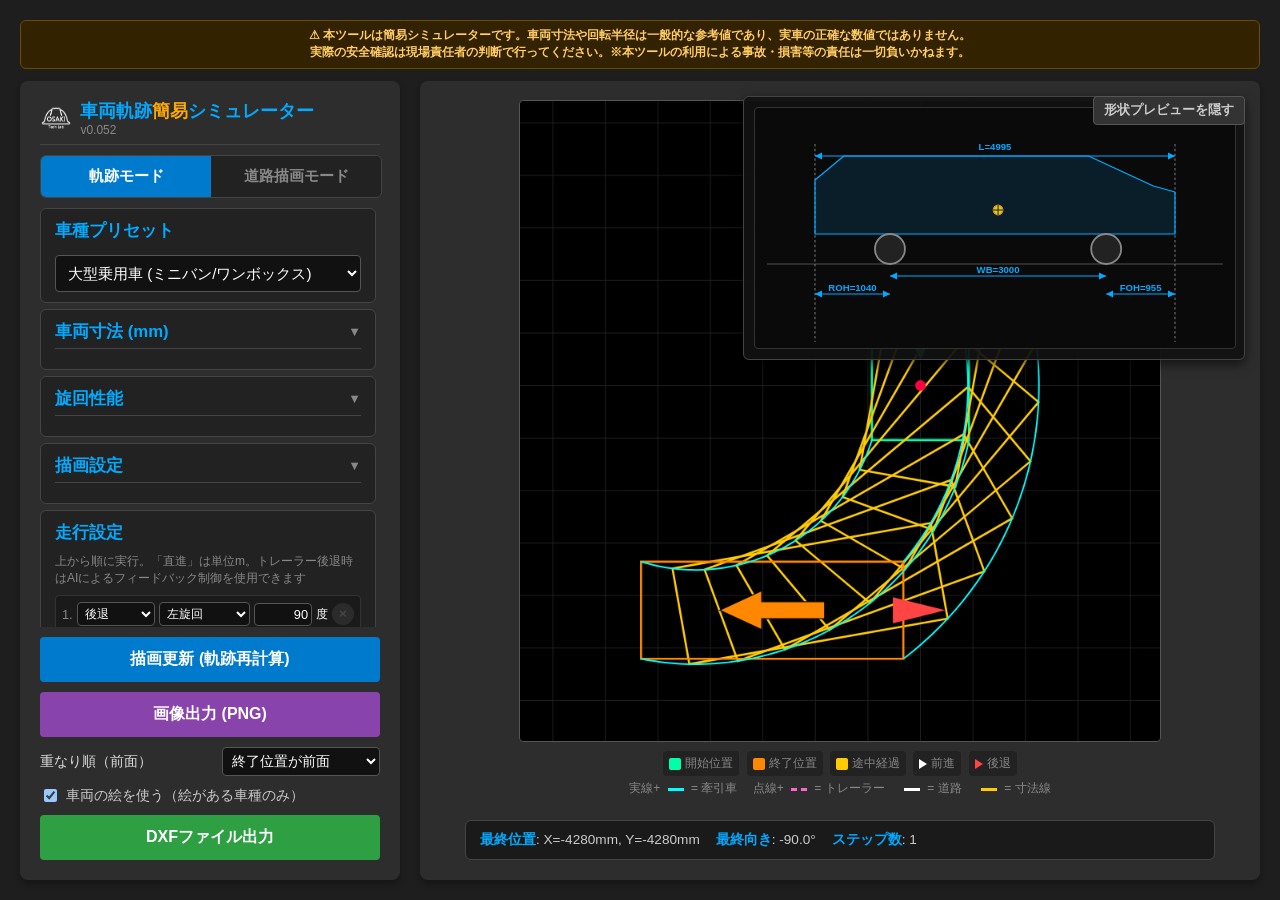
==== index.html @ 4a566380 "ブロック化" ====
<!DOCTYPE html>
<html lang="ja">
<head>
  <meta charset="UTF-8">
  <meta name="viewport" content="width=device-width, initial-scale=1.0, maximum-scale=1.0, user-scalable=no">
  <meta name="color-scheme" content="dark">
  <title>車両軌跡シミュレーター＆DXFジェネレーター v0.052 (iPad最適化・完全版)</title>
  <link rel="stylesheet" href="style_1.css">
  <script src="data.js"></script>
  <script src="vehicle_shapes.js"></script>
  <script src="dxf_writer_1.js"></script>
</head>
<body>
  <div id="toast" class="toast-notify"></div>
  <div class="disclaimer-bar">⚠ 本ツールは簡易シミュレーターです。車両寸法や回転半径は一般的な参考値であり、実車の正確な数値ではありません。<br>実際の安全確認は現場責任者の判断で行ってください。※本ツールの利用による事故・損害等の責任は一切負いかねます。</div>
  
  <div class="wrap">
    <div class="sidebar" id="sidebarArea">
      <!-- 上部固定エリア -->
      <div class="sidebar-top">
        <h2>
          <img id="logo-img" alt="logo" style="height:24px; width:auto; border-radius:3px; flex-shrink:0;">
          <div style="display:flex; flex-direction:column; gap:2px; flex:1; min-width:0;">
            <span style="font-size: 1.1rem; font-weight: bold; line-height: 1.2; white-space: nowrap;">車両軌跡<b style="color:#ffaa00; font-size:1.1rem;">簡易</b>シミュレーター</span>
            <div style="display:flex; align-items:center; gap:6px;">
              <span style="font-size: 0.75rem; color: #888; font-weight: normal; line-height: 1;">v0.052</span>
              <img src="https://hits.sh/osaki-kensetsu.github.io/vehicle-simulator.svg?style=flat-square&label=VISITS&color=007acc&labelColor=222222" alt="visits" style="height:12px;opacity:.8;color-scheme:light;" onerror="this.style.display='none'">
            </div>
          </div>
        </h2>
        <div class="mode-tabs">
          <label class="mode-tab active" id="tab-sim">
            <input type="radio" name="opMode" value="sim" checked onchange="onModeChange()"> 軌跡モード
          </label>
          <label class="mode-tab" id="tab-road">
            <input type="radio" name="opMode" value="road" onchange="onModeChange()"> 道路描画モード
          </label>
        </div>
        <div id="roadUI" class="road-only" style="display:none; background: #1a2a3a; padding: 12px; border-radius: 6px; border: 1px solid #00aaff;">
          <div class="note" style="color:#7fd3ff; margin-bottom:5px;">
            キャンバスをドラッグして道路（2本線）を引けます。<br>
            <b>💡 引いた道路や<span style="color:#ffcc00;">寸法線</span>をドラッグして移動可能</b><br>
            ※道路や寸法線を<b>長押し(または右クリック)</b>で削除
          </div>
          <div class="note" style="color:#ffaa00; margin-bottom:10px; font-weight:bold;">※この機能は道路幅のイメージ線を適当に描くだけの機能です。必要に応じてCADで修正してください。</div>
          <div class="form-group" style="margin-bottom:0;"><label style="color:#fff;">道路幅 (mm)</label><input type="number" id="roadWidth" value="4000"></div>
        </div>
      </div>

      <!-- スクロールエリア -->
      <div class="sidebar-scroll">
        <!-- 車種 -->
        <div class="section sim-only">
          <h2 style="border:none; margin:0 0 5px 0;">車種プリセット</h2>
          <select id="vehiclePreset" onchange="applyVehiclePreset()" style="width:100%; font-size:0.95rem; padding:8px;"></select>
        </div>
        <!-- 寸法 -->
        <details class="section sim-only">
          <summary>車両寸法 (mm)</summary>
          <div class="note">プリセットは代表値です。正確な検証には車検証等を確認してください</div>
          <div class="form-group"><label>全長 (L)</label><input type="number" id="L" value="4995" oninput="onInputVehicle()"></div>
          <div class="form-group"><label>全幅 (W)</label><input type="number" id="W" value="1850" oninput="onInputVehicle()"></div>
          <div class="form-group"><label>ホイールベース (WB)</label><input type="number" id="WB" value="3000" oninput="onInputVehicle()"></div>
          <div class="form-group"><label>フロントオーバーハング (FOH)</label><input type="number" id="FOH" value="955" oninput="onInputVehicle()"></div>
        </details>
        <!-- 荷台 -->
        <details class="section sim-only" id="trailerSectionWrap" style="display:none;">
          <summary>荷台部分 (トレーラー)</summary>
          <div id="trailerFields">
            <div class="form-group"><label>プリセット</label><select id="trailerPreset" onchange="applyTrailerPreset()"></select></div>
            <div class="form-group"><label>連結点オフセット(後軸から)</label><input type="number" id="hitchOffset" value="0" oninput="onInputVehicle()"></div>
            <div class="form-group"><label>トレーラー全幅(mm)</label><input type="number" id="trailerW" value="2490" oninput="markAsChanged()"></div>
            <div class="form-group"><label>連結点〜トレーラー軸中心</label><input type="number" id="trailerWB" value="9000" oninput="onInputVehicle()"></div>
            <div class="form-group"><label>トレーラー後端OH</label><input type="number" id="trailerROH" value="1500" oninput="onInputVehicle()"></div>
          </div>
        </details>
        <details class="section sim-only">
          <summary>旋回性能</summary>
          <div class="form-group" id="steerModeGroup"><label>操舵モード</label><select id="steerMode" onchange="onSteerModeChange()">
            <option value="2ws">2輪操舵(標準)</option>
            <option value="4ws">4輪操舵・逆位相(ラフター等)</option>
          </select></div>
          <div class="note" id="steerModeNote" style="display:none;">4輪操舵(逆位相)は旋回中心が車体中心(WB/2)に来るため、後部オーバーハングが外側に大きく振り出されます</div>
          <div class="form-group"><label>最小回転半径 (R)</label><input type="number" id="R" value="5900" oninput="validateInputs()"></div>
          <div class="form-group"><label>トレッド幅 (近似値)</label><input type="number" id="TR" value="1600" oninput="validateInputs()"></div>
        </details>
        <details class="section sim-only">
          <summary>描画設定</summary>
          <div class="form-group"><label>旋回の分割ステップ (度)</label><input type="number" id="step" value="10" oninput="markAsChanged()"></div>
        </details>
        <!-- 走行 -->
        <div class="section sim-only">
          <h2 style="border:none; margin:0 0 5px 0;">走行設定</h2>
          <div class="note">上から順に実行。「直進」は単位m。トレーラー後退時はAIによるフィードバック制御を使用できます</div>
          <div id="stepsList" class="steps-list"></div>
          <button class="btn-add" onclick="addStep()">＋ ステップ追加</button>
        </div>
      </div>

      <!-- 下部固定エリア -->
      <div class="sidebar-bottom">
        <button class="btn-draw sim-only" onclick="draw()">描画更新 (軌跡再計算)</button>
        <div style="position:relative; width:100%;">
          <div id="imgMenu" style="display:none; position:absolute; bottom:calc(100% + 5px); left:0; width:100%; background:#222; border:1px solid #555; border-radius:6px; padding:6px; box-sizing:border-box; box-shadow:0 -4px 10px rgba(0,0,0,0.5); z-index:100;">
            <div style="display:flex; gap:6px;">
              <button onclick="downloadImage('black')" style="background:#111; color:#fff; border:1px solid #444; flex:1; padding:8px;">背景:黒</button>
              <button onclick="downloadImage('white')" style="background:#eee; color:#111; border:none; flex:1; padding:8px;">背景:白(反転)</button>
            </div>
          </div>
          <button class="btn-img" onclick="document.getElementById('imgMenu').style.display = document.getElementById('imgMenu').style.display === 'none' ? 'block' : 'none'">画像出力 (PNG)</button>
        </div>
        <div class="form-group" style="margin-bottom:0;"><label>重なり順（前面）</label><select id="zOrder" data-no-dirty="1" onchange="redraw()"><option value="end">終了位置が前面</option><option value="start">スタート位置が前面</option></select></div>
        <label style="display:flex;align-items:center;gap:6px;font-size:.85rem;color:#ccc;cursor:pointer;"><input type="checkbox" id="useVehicleShape" checked onchange="markAsChanged()" style="width:auto;flex:0 0 auto;"> 車両の絵を使う（絵がある車種のみ）</label>
        <button class="btn-dxf" onclick="downloadDXF()">DXFファイル出力</button>
      </div>

    </div>
    
    <div class="canvas-area">
      <!-- テンキー -->
      <div id="numpad" class="numpad-container">
        <div class="numpad-header" id="numpadHeader">
          <span>数値入力</span>
          <button class="close-btn" onclick="hideNumpad()">×</button>
        </div>
        <div class="numpad-grid">
          <button class="numpad-btn" onclick="inputNumpad('7')">7</button>
          <button class="numpad-btn" onclick="inputNumpad('8')">8</button>
          <button class="numpad-btn" onclick="inputNumpad('9')">9</button>
          <button class="numpad-btn" onclick="inputNumpad('4')">4</button>
          <button class="numpad-btn" onclick="inputNumpad('5')">5</button>
          <button class="numpad-btn" onclick="inputNumpad('6')">6</button>
          <button class="numpad-btn" onclick="inputNumpad('1')">1</button>
          <button class="numpad-btn" onclick="inputNumpad('2')">2</button>
          <button class="numpad-btn" onclick="inputNumpad('3')">3</button>
          <button class="numpad-btn" onclick="inputNumpad('0')">0</button>
          <button class="numpad-btn" onclick="inputNumpad('00')">00</button>
          <button class="numpad-btn enter tall" onclick="hideNumpad()">決<br>定</button>
          <button class="numpad-btn cmd" onclick="inputNumpad('-')">-</button>
          <button class="numpad-btn cmd" onclick="inputNumpad('C')">C</button>
        </div>
      </div>
      
      <!-- 長押しコンテキストメニュー -->
      <div id="contextMenu" class="context-menu">
        <button id="ctx-btn-dim" onclick="ctxActionDeleteDim()">📏 寸法線を消す</button>
        <button id="ctx-btn-road" class="danger" onclick="ctxActionDeleteRoad()">🗑 道路を消す</button>
      </div>

      <button class="silhouette-toggle" id="silToggleBtn" onclick="toggleSilhouette()">形状プレビューを隠す</button>
      <div class="silhouette-box" id="silhouetteBox">
        <svg id="silSvg" viewBox="0 0 800 400">
          <defs>
            <marker id="arr-start" markerWidth="6" markerHeight="6" refX="0" refY="3" orient="auto"><path d="M 6 0 L 0 3 L 6 6 Z" fill="#00aaff" /></marker>
            <marker id="arr-end" markerWidth="6" markerHeight="6" refX="6" refY="3" orient="auto"><path d="M 0 0 L 6 3 L 0 6 Z" fill="#00aaff" /></marker>
            <marker id="arr-start-purple" markerWidth="6" markerHeight="6" refX="0" refY="3" orient="auto"><path d="M 6 0 L 0 3 L 6 6 Z" fill="#cc66ff" /></marker>
            <marker id="arr-end-purple" markerWidth="6" markerHeight="6" refX="6" refY="3" orient="auto"><path d="M 0 0 L 6 3 L 0 6 Z" fill="#cc66ff" /></marker>
          </defs>
          <line x1="20" y1="260" x2="780" y2="260" class="ground" />
          <line id="line-rear" y1="60" y2="390" class="guide-line" />
          <line id="line-front" y1="60" y2="390" class="guide-line" />
          <line id="dim-l-line" class="dim-line" marker-start="url(#arr-start)" marker-end="url(#arr-end)" />
          <text id="dim-l-txt" class="dim-text">L</text>
          <line id="dim-wb-line" class="dim-line" marker-start="url(#arr-start)" marker-end="url(#arr-end)" />
          <text id="dim-wb-txt" class="dim-text">WB</text>
          <line id="dim-foh-line" class="dim-line" marker-start="url(#arr-start)" marker-end="url(#arr-end)" />
          <text id="dim-foh-txt" class="dim-text">FOH</text>
          <line id="dim-roh-line" class="dim-line" marker-start="url(#arr-start)" marker-end="url(#arr-end)" />
          <text id="dim-roh-txt" class="dim-text">ROH</text>
          <g id="trailer-dims" class="hide">
            <line id="dim-twb-line" class="dim-line" stroke="#cc66ff" marker-start="url(#arr-start-purple)" marker-end="url(#arr-end-purple)" />
            <text id="dim-twb-txt" class="dim-text" fill="#cc66ff">TWB</text>
            <line id="dim-troh-line" class="dim-line" stroke="#cc66ff" marker-start="url(#arr-start-purple)" marker-end="url(#arr-end-purple)" />
            <text id="dim-troh-txt" class="dim-text" fill="#cc66ff">TROH</text>
          </g>
          <g id="truck-wrapper" class="truck-group">
            <circle id="cg-mark" class="cg-marker" r="8" />
            <path id="cg-cross1" stroke="#000" stroke-width="1.5" />
            <path id="cg-cross2" stroke="#000" stroke-width="1.5" />
            <g id="layer-car" class="hide">
              <path id="car-body" class="c-blue" />
              <circle id="car-tire-r" class="tire" />
              <circle id="car-tire-f" class="tire" />
            </g>
            <g id="layer-truck" class="hide">
              <rect id="truck-bed" class="c-blue" />
              <path id="truck-cab" class="c-cab" />
              <circle id="truck-tire-r1" class="tire" />
              <circle id="truck-tire-r2" class="tire" />
              <circle id="truck-tire-f" class="tire" />
            </g>
            <g id="layer-dump" class="hide">
              <rect id="dump-bed" class="c-green" />
              <path id="dump-lines" class="c-green" stroke-width="1.5" />
              <path id="dump-cab" class="c-cab" />
              <circle id="dump-tire-r1" class="tire" />
              <circle id="dump-tire-r2" class="tire" />
              <circle id="dump-tire-f" class="tire" />
            </g>
            <g id="layer-mixer" class="hide">
              <rect id="mix-subframe" class="c-purple" />
              <polygon id="mix-hop" class="c-purple" />
              <path id="mix-drum" class="c-purple" />
              <polygon id="mix-shoot" class="c-purple" />
              <rect id="mix-tank" class="c-purple" />
              <path id="mix-cab" class="c-cab" />
              <circle id="mix-tire-r1" class="tire" />
              <circle id="mix-tire-r2" class="tire" />
              <circle id="mix-tire-f" class="tire" />
            </g>
            <g id="layer-tractor" class="hide">
              <rect id="trac-trailer-bed" class="c-purple hide" />
              <circle id="trac-trailer-tire1" class="tire hide" />
              <circle id="trac-trailer-tire2" class="tire hide" />
              <rect id="trac-frame" class="c-blue" />
              <circle id="trac-coupler" class="joint" r="6" />
              <path id="trac-cab" class="c-cab" />
              <circle id="trac-tire-r" class="tire" />
              <circle id="trac-tire-f" class="tire" />
            </g>
            <g id="layer-roughter" class="hide">
              <path id="rg-body" class="c-yellow" />
              <path id="rg-cab" class="c-cab" />
              <polygon id="rg-boom" fill="rgba(255,200,0,0.3)" stroke="#ffcc00" stroke-width="2" />
              <circle id="rg-tire-r" class="tire-lg" />
              <circle id="rg-tire-f" class="tire-lg" />
            </g>
          </g>
        </svg>
        <div id="sil-alert-msg" class="alert-box"></div>
      </div>
      
      <div class="canvas-wrap">
        <canvas id="canvas" width="800" height="800"></canvas>
      </div>
      
      <div class="note" style="text-align:center; flex-shrink:0; line-height: 1.8;">
        <span style="display:inline-block; padding:2px 6px; background:#222; border-radius:4px; margin:2px;"><span class="legend-icon-rect" style="background:#00ffaa;"></span>開始位置</span>
        <span style="display:inline-block; padding:2px 6px; background:#222; border-radius:4px; margin:2px;"><span class="legend-icon-rect" style="background:#ff8800;"></span>終了位置</span>
        <span style="display:inline-block; padding:2px 6px; background:#222; border-radius:4px; margin:2px;"><span class="legend-icon-rect" style="background:#ffcc00;"></span>途中経過</span>
        <span style="display:inline-block; padding:2px 6px; background:#222; border-radius:4px; margin:2px;"><span class="legend-icon-fwd"></span>前進</span>
        <span style="display:inline-block; padding:2px 6px; background:#222; border-radius:4px; margin:2px;"><span class="legend-icon-rev"></span>後退</span>
        <br>
        実線+ <span class="legend-line-solid" style="background:#00ffff;"></span> = 牽引車　
        点線+ <span class="legend-line-dash" style="border-color:#ff66cc;"></span> = トレーラー　
        <span class="legend-line-solid" style="background:#ffffff;"></span> = 道路　
        <span class="legend-line-solid" style="background:#ffcc00;"></span> = 寸法線
      </div>
      
      <div class="result-box sim-only" id="resultBox">ステップを設定して「描画更新」を押してください</div>
    </div>
  </div>
  
  <script src="app_4.js"></script>
</body>
</html>
---- style_1.css ----
:root{font-size:16px;}
body{font-family:'Segoe UI',Tahoma,Geneva,Verdana,sans-serif;background:#1e1e1e;color:#fff;margin:0;padding:20px;box-sizing:border-box;height:100vh;height:100svh;overflow:hidden;display:flex;flex-direction:column;-webkit-text-size-adjust:100%;}
.disclaimer-bar{flex-shrink:0;width:100%;max-width:1400px;margin:0 auto 12px auto;box-sizing:border-box;background:#320;color:#fc6;border:1px solid #664d00;border-radius:6px;padding:6px 14px;font-size:.78rem;font-weight:bold;text-align:center;line-height:1.4}
.wrap{display:flex;gap:20px;max-width:1400px;margin:0 auto;width:100%;flex:1 1 auto;min-height:0;flex-wrap:nowrap}
.sidebar{width:380px;flex-shrink:0;background:#2d2d2d;padding:20px;border-radius:8px;box-shadow:0 4px 6px rgba(0,0,0,.3);display:flex;flex-direction:column;gap:10px;height:100%;overflow:hidden;box-sizing:border-box}
.sidebar-scroll{flex:1;overflow-y:auto;min-height:0;padding-right:4px;display:flex;flex-direction:column;gap:6px}
.sidebar-scroll::-webkit-scrollbar{width:6px}
.sidebar-scroll::-webkit-scrollbar-thumb{background:#555;border-radius:3px}
.sidebar-scroll::-webkit-scrollbar-track{background:#222;border-radius:3px}
.sidebar-top, .sidebar-bottom { flex-shrink: 0; display: flex; flex-direction: column; gap: 10px; }
.canvas-area{flex-grow:1;min-width:0;background:#2d2d2d;padding:20px;border-radius:8px;display:flex;flex-direction:column;justify-content:center;align-items:center;box-shadow:0 4px 6px rgba(0,0,0,.3);gap:12px;position:relative;height:100%;box-sizing:border-box}
.canvas-wrap{flex-grow:1;width:100%;display:flex;justify-content:center;align-items:center;min-height:0}
canvas{background:#000;border:1px solid #555;border-radius:4px;max-width:100%;max-height:100%;object-fit:contain;cursor:crosshair;touch-action:none;-webkit-touch-callout:none;-webkit-user-select:none;user-select:none;-webkit-tap-highlight-color:transparent;outline:none}
.silhouette-box{position:absolute;top:15px;right:15px;width:480px;background:rgba(17,17,17,.94);border:1px solid #444;border-radius:6px;padding:10px;z-index:5;box-shadow:0 4px 12px rgba(0,0,0,.6)}
.silhouette-box svg{width:100%;height:auto;display:block;border:1px solid #333;background:#0a0a0a;border-radius:4px}
.silhouette-toggle{position:absolute;top:15px;right:15px;z-index:6;background:#333;color:#ccc;border:1px solid #555;border-radius:4px;padding:5px 10px;font-size:.8rem;cursor:pointer;width:auto;font-weight:bold}
.silhouette-toggle:hover{background:#444}
.truck-group{transform-origin:50% 235px;transition:transform .4s cubic-bezier(.68,-.55,.27,1.55)}
.truck-group.tilt-front{transform:rotate(15deg)}
.truck-group.tilt-rear{transform:rotate(-15deg)}
.hide { display: none !important; }
.c-blue{fill:rgba(0,170,255,.12);stroke:#0af;stroke-width:2;stroke-linejoin:round}
.c-green{fill:rgba(0,204,102,.12);stroke:#0c6;stroke-width:2;stroke-linejoin:round}
.c-purple{fill:rgba(204,102,255,.12);stroke:#c6f;stroke-width:2;stroke-linejoin:round}
.c-yellow{fill:rgba(255,200,0,.12);stroke:#fc0;stroke-width:2;stroke-linejoin:round}
.c-cab{fill:rgba(255,255,255,.06);stroke:#fff;stroke-width:2;stroke-linejoin:round}
.tire{fill:#222;stroke:#888;stroke-width:3}
.tire-lg{fill:#222;stroke:#888;stroke-width:4}
.joint{fill:#f04;stroke:#fff;stroke-width:2}
.guide-line{stroke:#888;stroke-width:1.5;stroke-dasharray:4 4}
.dim-line{stroke:#0af;stroke-width:2}
.dim-text,.dim-text-sm{fill:#0af;font-weight:bold;text-anchor:middle;font-family:sans-serif;font-size:16px;cursor:help}
.ground{stroke:#555;stroke-width:1.5}
.cg-marker{fill:#fc0;stroke:#f80;stroke-width:2}
.alert-box{background:#f04;color:#fff;padding:6px;border-radius:4px;font-weight:bold;text-align:center;margin-top:8px;font-size:.85rem;display:none}
.alert-box.show{display:block;animation:shake .5s}
@keyframes shake{0%,100%{transform:translateX(0)}25%{transform:translateX(-3px)}75%{transform:translateX(3px)}}
.toast-notify{position:fixed;top:20px;left:50%;transform:translateX(-50%);background:rgba(255,0,68,.95);color:#fff;padding:12px 24px;border-radius:6px;font-weight:bold;font-size:1rem;z-index:1000;box-shadow:0 4px 12px rgba(0,0,0,.5);pointer-events:none;opacity:0;transition:opacity .3s;border:1px solid #f44;display:none;line-height:1.5;text-align:center;width:max-content;max-width:90vw;}
.toast-notify.show{opacity:1;display:block}
.mode-tabs{display:flex;width:100%;border-radius:6px;overflow:hidden;border:1px solid #444;flex-shrink:0}
.mode-tab{flex:1;text-align:center;padding:10px 0;background:#222;cursor:pointer;font-size:.95rem;font-weight:bold;color:#888;transition:background .2s,color .2s;user-select:none}
.mode-tab.active{background:#007acc;color:#fff}
.mode-tab input{display:none}
h2{margin:0;border-bottom:1px solid #444;padding-bottom:8px;color:#0af;display:flex;align-items:center;gap:8px;font-size:1.05rem;}
details.section,div.section{background:#222;padding:10px 14px;border-radius:6px;border:1px solid #444;flex-shrink:0}
summary{font-size:1.05rem;font-weight:bold;color:#0af;cursor:pointer;outline:none;border-bottom:1px solid #444;padding-bottom:5px;margin-bottom:10px;user-select:none;list-style:none}
summary::-webkit-details-marker{display:none}
summary::after{content:'▼';float:right;font-size:.8rem;color:#888;margin-top:4px}
details[open] summary::after{content:'▲'}
details[open] summary{margin-bottom:12px}
.note{font-size:.75rem;color:#888;margin:-4px 0 8px 0}
.form-group{display:flex;flex-wrap:wrap;justify-content:space-between;align-items:center;margin-bottom:8px;gap:6px}
.form-group label{font-size:.9rem;color:#ddd;flex:1 1 120px;min-width:90px}
input,select{background:#111;border:1px solid #555;color:#fff;padding:5px;border-radius:4px;width:100px;text-align:right;font-size:.85rem;flex:0 0 auto}
select{text-align:left;width:auto;max-width:100%}
button{width:100%;padding:12px;border:none;border-radius:4px;cursor:pointer;font-weight:bold;font-size:1rem;transition:background .2s;flex-shrink:0}
button:disabled{background:#555!important;color:#aaa!important;cursor:not-allowed}
.btn-draw{background:#007acc;color:#fff}
.btn-draw:hover:not(:disabled){background:#0098ff}
.btn-img{background:#8844aa;color:#fff}
.btn-img:hover:not(:disabled){background:#9955bb}
.btn-dxf{background:#2ea043;color:#fff}
.btn-dxf:hover:not(:disabled){background:#3fb950}
.btn-add{background:#444;color:#fff;margin-top:4px;padding:8px;font-size:.85rem}
.btn-add:hover{background:#555}
.steps-list{display:flex;flex-direction:column;gap:6px;margin-bottom:6px}
.step-row{display:flex;flex-direction:column;background:#1a1a1a;padding:6px;border-radius:4px;border:1px solid #333}
.step-num{font-size:.8rem;color:#888}
.step-sel{flex:1 1 auto;min-width:0;padding:3px;font-size:.75rem}
.step-val{flex:0 0 50px;width:50px;font-size:.8rem;padding:3px}
.step-rm{flex-shrink:0;width:22px;height:22px;padding:0;line-height:20px;text-align:center;background:#7a2020;color:#fff;border-radius:50%;font-size:.85rem;border:none;cursor:pointer}
.step-fb-lbl{font-size:.78rem;color:#7fd3ff;display:flex;align-items:center;gap:5px;cursor:pointer}
.step-fb-det{font-size:.75rem;color:#aaa;margin-top:3px}
.step-fb-inp{width:44px;flex:0 0 44px}
.btn-remove{transition:opacity .2s}
.btn-remove:disabled{opacity:.3!important;cursor:not-allowed!important;background:#555!important}
.result-box{width:100%;max-width:750px;background:#1a1a1a;border:1px solid #444;border-radius:6px;padding:10px 14px;font-size:.85rem;color:#ccc;display:flex;flex-wrap:wrap;gap:16px;flex-shrink:0;box-sizing:border-box}
.result-box b{color:#0af}
.warn{color:#f80;font-size:.8rem;margin-top:4px}
.legend-icon-rect{display:inline-block;width:12px;height:12px;margin-right:4px;vertical-align:middle;border-radius:2px}
.legend-icon-fwd{display:inline-block;width:0;height:0;border-top:5px solid transparent;border-bottom:5px solid transparent;border-left:8px solid #fff;margin-right:4px;vertical-align:middle}
.legend-icon-rev{display:inline-block;width:0;height:0;border-top:5px solid transparent;border-bottom:5px solid transparent;border-left:8px solid #f44;margin-right:4px;vertical-align:middle}
.legend-line-solid{display:inline-block;width:16px;height:3px;vertical-align:middle;margin:0 4px}
.legend-line-dash{display:inline-block;width:16px;height:3px;vertical-align:middle;margin:0 4px;border-top:3px dashed;height:0}
.numpad-container{position:absolute;top:15px;left:15px;width:190px;background:#222;border:1px solid #555;border-radius:8px;box-shadow:0 8px 16px rgba(0,0,0,.6);z-index:2000;display:none;flex-direction:column;overflow:hidden;user-select:none}
.numpad-header{background:#007acc;color:#fff;padding:8px 12px;font-size:.9rem;font-weight:bold;display:flex;justify-content:space-between;align-items:center;cursor:move;touch-action:none}
.numpad-header .close-btn{background:transparent;color:#fff;border:none;font-size:1.2rem;cursor:pointer;padding:0;line-height:1;width:auto}
.numpad-grid{display:grid;grid-template-columns:repeat(3,1fr);gap:1px;background:#444;padding:1px}
.numpad-btn{background:#1a1a1a;color:#fff;border:none;font-size:1.2rem;padding:15px 0;cursor:pointer;transition:background .1s;border-radius:0;width:100%}
.numpad-btn:hover{background:#333}
.numpad-btn:active{background:#555}
.numpad-btn.cmd{background:#2d2d2d;color:#fa0;font-size:1rem}
.numpad-btn.span2{grid-column:span 2}
.numpad-btn.enter{background:#2ea043;color:#fff}
.numpad-btn.enter:hover{background:#3fb950}
.numpad-btn.tall{grid-row:span 2;font-size:1.15rem;line-height:1.5}
.context-menu{position:fixed;background:rgba(30,30,30,0.95);border:1px solid #555;border-radius:6px;padding:6px;box-shadow:0 6px 16px rgba(0,0,0,0.6);z-index:3000;display:none;flex-direction:column;gap:4px;backdrop-filter:blur(4px)}
.context-menu button{padding:12px 20px;background:#2a2a2a;color:#fff;border:none;border-radius:4px;cursor:pointer;font-size:.95rem;width:100%;text-align:left;white-space:nowrap;transition:background .1s}
.context-menu button:hover{background:#007acc}
.context-menu button.danger{color:#ff5555}
.context-menu button.danger:hover{background:#aa2222;color:#fff}

/* レスポンシブ: ベースのフォントサイズを縮小して全体比率を保つ */
@media (max-height: 800px) {
  :root{font-size:14px;}
  .sidebar, .canvas-area { padding: 12px; }
  .sidebar { gap: 6px; }
  .wrap { gap: 12px; }
  details.section, div.section { padding: 8px 10px; }
  .sidebar-top, .sidebar-bottom { gap: 6px; }
  button { padding: 10px; }
}
@media (max-height: 650px), (max-width: 1000px) {
  :root{font-size:12px;}
  .sidebar { width: 300px; padding: 10px; }
  .sidebar, .canvas-area { padding: 10px; }
  .wrap { gap: 10px; }
  details.section, div.section { padding: 6px 8px; }
  .sidebar-top, .sidebar-bottom { gap: 4px; }
  button { padding: 8px; font-size: 0.9rem; }
}
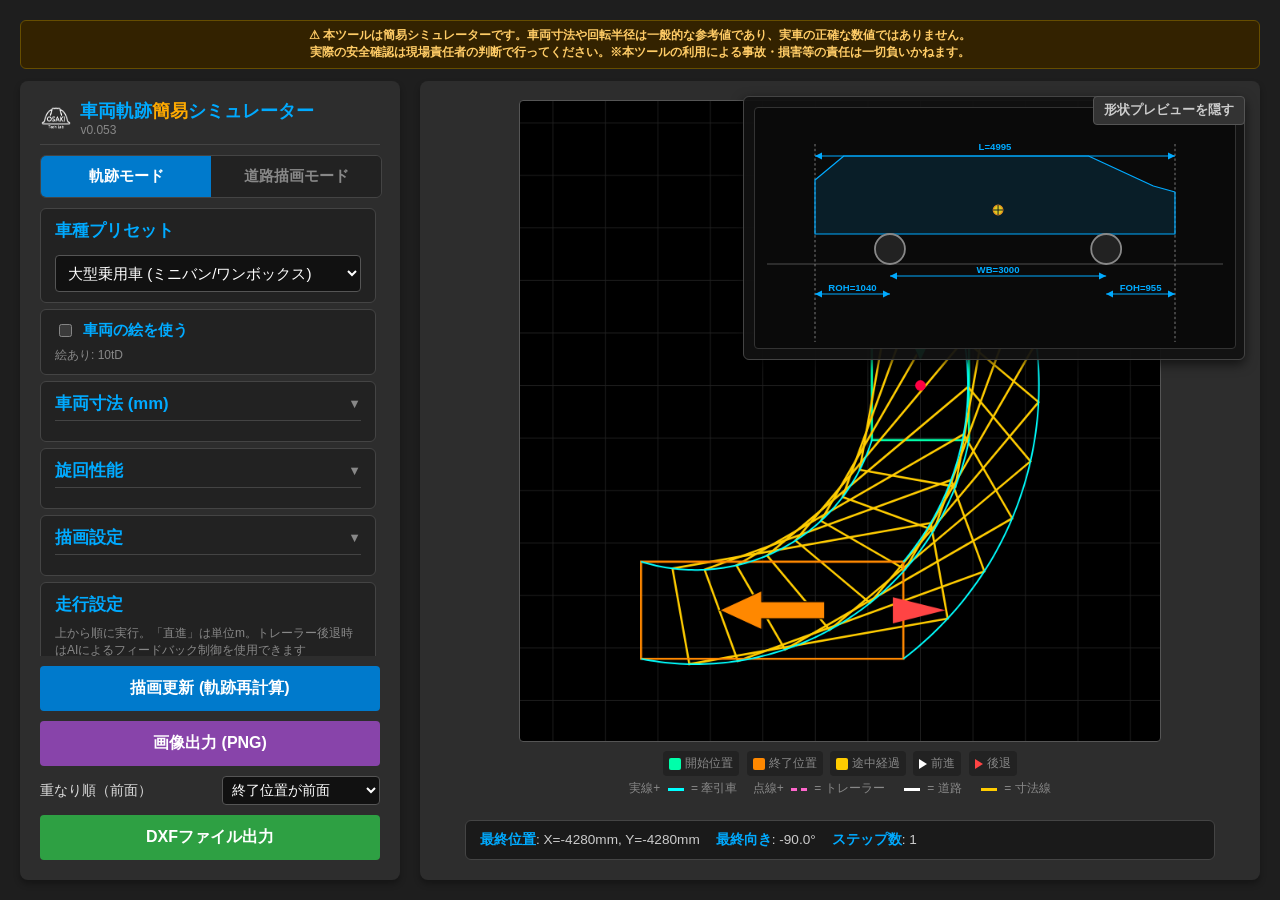
==== commit e2f5cde2: "Update index.html" ====
--- a/index.html
+++ b/index.html
@@ -4,9 +4,9 @@
   <meta charset="UTF-8">
   <meta name="viewport" content="width=device-width, initial-scale=1.0, maximum-scale=1.0, user-scalable=no">
   <meta name="color-scheme" content="dark">
-  <title>車両軌跡シミュレーター＆DXFジェネレーター v0.052 (iPad最適化・完全版)</title>
-  <link rel="stylesheet" href="style_1.css">
-  <script src="data.js"></script>
+  <title>車両軌跡シミュレーター＆DXFジェネレーター v0.053 (iPad最適化・完全版)</title>
+  <link rel="stylesheet" href="style_2.css">
+  <script src="data_1.js"></script>
   <script src="vehicle_shapes.js"></script>
   <script src="dxf_writer_1.js"></script>
 </head>
@@ -23,7 +23,7 @@
           <div style="display:flex; flex-direction:column; gap:2px; flex:1; min-width:0;">
             <span style="font-size: 1.1rem; font-weight: bold; line-height: 1.2; white-space: nowrap;">車両軌跡<b style="color:#ffaa00; font-size:1.1rem;">簡易</b>シミュレーター</span>
             <div style="display:flex; align-items:center; gap:6px;">
-              <span style="font-size: 0.75rem; color: #888; font-weight: normal; line-height: 1;">v0.052</span>
+              <span style="font-size: 0.75rem; color: #888; font-weight: normal; line-height: 1;">v0.053</span>
               <img src="https://hits.sh/osaki-kensetsu.github.io/vehicle-simulator.svg?style=flat-square&label=VISITS&color=007acc&labelColor=222222" alt="visits" style="height:12px;opacity:.8;color-scheme:light;" onerror="this.style.display='none'">
             </div>
           </div>
@@ -54,8 +54,13 @@
           <h2 style="border:none; margin:0 0 5px 0;">車種プリセット</h2>
           <select id="vehiclePreset" onchange="applyVehiclePreset()" style="width:100%; font-size:0.95rem; padding:8px;"></select>
         </div>
+        <!-- 車両の絵 -->
+        <div class="section sim-only">
+          <label style="display:flex;align-items:center;gap:8px;font-size:.95rem;font-weight:bold;color:#0af;cursor:pointer;"><input type="checkbox" id="useVehicleShape" onchange="onToggleVehicleShape()" style="width:auto;flex:0 0 auto;"> 車両の絵を使う</label>
+          <div class="note" id="shapeNote" style="margin:6px 0 0 0;"></div>
+        </div>
         <!-- 寸法 -->
-        <details class="section sim-only">
+        <details class="section sim-only" id="vehicleDimsSection">
           <summary>車両寸法 (mm)</summary>
           <div class="note">プリセットは代表値です。正確な検証には車検証等を確認してください</div>
           <div class="form-group"><label>全長 (L)</label><input type="number" id="L" value="4995" oninput="onInputVehicle()"></div>
@@ -110,7 +115,6 @@
           <button class="btn-img" onclick="document.getElementById('imgMenu').style.display = document.getElementById('imgMenu').style.display === 'none' ? 'block' : 'none'">画像出力 (PNG)</button>
         </div>
         <div class="form-group" style="margin-bottom:0;"><label>重なり順（前面）</label><select id="zOrder" data-no-dirty="1" onchange="redraw()"><option value="end">終了位置が前面</option><option value="start">スタート位置が前面</option></select></div>
-        <label style="display:flex;align-items:center;gap:6px;font-size:.85rem;color:#ccc;cursor:pointer;"><input type="checkbox" id="useVehicleShape" checked onchange="markAsChanged()" style="width:auto;flex:0 0 auto;"> 車両の絵を使う（絵がある車種のみ）</label>
         <button class="btn-dxf" onclick="downloadDXF()">DXFファイル出力</button>
       </div>
 
@@ -251,6 +255,6 @@
     </div>
   </div>
   
-  <script src="app_4.js"></script>
+  <script src="app_5.js"></script>
 </body>
 </html>
--- a/style_2.css
+++ b/style_2.css
@@ -0,0 +1,122 @@
+:root{font-size:16px;}
+body{font-family:'Segoe UI',Tahoma,Geneva,Verdana,sans-serif;background:#1e1e1e;color:#fff;margin:0;padding:20px;box-sizing:border-box;height:100vh;height:100svh;overflow:hidden;display:flex;flex-direction:column;-webkit-text-size-adjust:100%;}
+.disclaimer-bar{flex-shrink:0;width:100%;max-width:1400px;margin:0 auto 12px auto;box-sizing:border-box;background:#320;color:#fc6;border:1px solid #664d00;border-radius:6px;padding:6px 14px;font-size:.78rem;font-weight:bold;text-align:center;line-height:1.4}
+.wrap{display:flex;gap:20px;max-width:1400px;margin:0 auto;width:100%;flex:1 1 auto;min-height:0;flex-wrap:nowrap}
+.sidebar{width:380px;flex-shrink:0;background:#2d2d2d;padding:20px;border-radius:8px;box-shadow:0 4px 6px rgba(0,0,0,.3);display:flex;flex-direction:column;gap:10px;height:100%;overflow:hidden;box-sizing:border-box}
+.sidebar-scroll{flex:1;overflow-y:auto;min-height:0;padding-right:4px;display:flex;flex-direction:column;gap:6px}
+.sidebar-scroll::-webkit-scrollbar{width:6px}
+.sidebar-scroll::-webkit-scrollbar-thumb{background:#555;border-radius:3px}
+.sidebar-scroll::-webkit-scrollbar-track{background:#222;border-radius:3px}
+.sidebar-top, .sidebar-bottom { flex-shrink: 0; display: flex; flex-direction: column; gap: 10px; }
+.canvas-area{flex-grow:1;min-width:0;background:#2d2d2d;padding:20px;border-radius:8px;display:flex;flex-direction:column;justify-content:center;align-items:center;box-shadow:0 4px 6px rgba(0,0,0,.3);gap:12px;position:relative;height:100%;box-sizing:border-box}
+.canvas-wrap{flex-grow:1;width:100%;display:flex;justify-content:center;align-items:center;min-height:0}
+canvas{background:#000;border:1px solid #555;border-radius:4px;max-width:100%;max-height:100%;object-fit:contain;cursor:crosshair;touch-action:none;-webkit-touch-callout:none;-webkit-user-select:none;user-select:none;-webkit-tap-highlight-color:transparent;outline:none}
+.silhouette-box{position:absolute;top:15px;right:15px;width:480px;background:rgba(17,17,17,.94);border:1px solid #444;border-radius:6px;padding:10px;z-index:5;box-shadow:0 4px 12px rgba(0,0,0,.6)}
+.silhouette-box svg{width:100%;height:auto;display:block;border:1px solid #333;background:#0a0a0a;border-radius:4px}
+.silhouette-toggle{position:absolute;top:15px;right:15px;z-index:6;background:#333;color:#ccc;border:1px solid #555;border-radius:4px;padding:5px 10px;font-size:.8rem;cursor:pointer;width:auto;font-weight:bold}
+.silhouette-toggle:hover{background:#444}
+.truck-group{transform-origin:50% 235px;transition:transform .4s cubic-bezier(.68,-.55,.27,1.55)}
+.truck-group.tilt-front{transform:rotate(15deg)}
+.truck-group.tilt-rear{transform:rotate(-15deg)}
+.hide { display: none !important; }
+.c-blue{fill:rgba(0,170,255,.12);stroke:#0af;stroke-width:2;stroke-linejoin:round}
+.c-green{fill:rgba(0,204,102,.12);stroke:#0c6;stroke-width:2;stroke-linejoin:round}
+.c-purple{fill:rgba(204,102,255,.12);stroke:#c6f;stroke-width:2;stroke-linejoin:round}
+.c-yellow{fill:rgba(255,200,0,.12);stroke:#fc0;stroke-width:2;stroke-linejoin:round}
+.c-cab{fill:rgba(255,255,255,.06);stroke:#fff;stroke-width:2;stroke-linejoin:round}
+.tire{fill:#222;stroke:#888;stroke-width:3}
+.tire-lg{fill:#222;stroke:#888;stroke-width:4}
+.joint{fill:#f04;stroke:#fff;stroke-width:2}
+.guide-line{stroke:#888;stroke-width:1.5;stroke-dasharray:4 4}
+.dim-line{stroke:#0af;stroke-width:2}
+.dim-text,.dim-text-sm{fill:#0af;font-weight:bold;text-anchor:middle;font-family:sans-serif;font-size:16px;cursor:help}
+.ground{stroke:#555;stroke-width:1.5}
+.cg-marker{fill:#fc0;stroke:#f80;stroke-width:2}
+.alert-box{background:#f04;color:#fff;padding:6px;border-radius:4px;font-weight:bold;text-align:center;margin-top:8px;font-size:.85rem;display:none}
+.alert-box.show{display:block;animation:shake .5s}
+@keyframes shake{0%,100%{transform:translateX(0)}25%{transform:translateX(-3px)}75%{transform:translateX(3px)}}
+.toast-notify{position:fixed;top:20px;left:50%;transform:translateX(-50%);background:rgba(255,0,68,.95);color:#fff;padding:12px 24px;border-radius:6px;font-weight:bold;font-size:1rem;z-index:1000;box-shadow:0 4px 12px rgba(0,0,0,.5);pointer-events:none;opacity:0;transition:opacity .3s;border:1px solid #f44;display:none;line-height:1.5;text-align:center;width:max-content;max-width:90vw;}
+.toast-notify.show{opacity:1;display:block}
+.mode-tabs{display:flex;width:100%;border-radius:6px;overflow:hidden;border:1px solid #444;flex-shrink:0}
+.mode-tab{flex:1;text-align:center;padding:10px 0;background:#222;cursor:pointer;font-size:.95rem;font-weight:bold;color:#888;transition:background .2s,color .2s;user-select:none}
+.mode-tab.active{background:#007acc;color:#fff}
+.mode-tab input{display:none}
+h2{margin:0;border-bottom:1px solid #444;padding-bottom:8px;color:#0af;display:flex;align-items:center;gap:8px;font-size:1.05rem;}
+details.section,div.section{background:#222;padding:10px 14px;border-radius:6px;border:1px solid #444;flex-shrink:0}
+summary{font-size:1.05rem;font-weight:bold;color:#0af;cursor:pointer;outline:none;border-bottom:1px solid #444;padding-bottom:5px;margin-bottom:10px;user-select:none;list-style:none}
+summary::-webkit-details-marker{display:none}
+summary::after{content:'▼';float:right;font-size:.8rem;color:#888;margin-top:4px}
+details[open] summary::after{content:'▲'}
+details[open] summary{margin-bottom:12px}
+.note{font-size:.75rem;color:#888;margin:-4px 0 8px 0}
+.form-group{display:flex;flex-wrap:wrap;justify-content:space-between;align-items:center;margin-bottom:8px;gap:6px}
+.form-group label{font-size:.9rem;color:#ddd;flex:1 1 120px;min-width:90px}
+input,select{background:#111;border:1px solid #555;color:#fff;padding:5px;border-radius:4px;width:100px;text-align:right;font-size:.85rem;flex:0 0 auto}
+select{text-align:left;width:auto;max-width:100%}
+button{width:100%;padding:12px;border:none;border-radius:4px;cursor:pointer;font-weight:bold;font-size:1rem;transition:background .2s;flex-shrink:0}
+button:disabled{background:#555!important;color:#aaa!important;cursor:not-allowed}
+.btn-draw{background:#007acc;color:#fff}
+.btn-draw:hover:not(:disabled){background:#0098ff}
+.btn-img{background:#8844aa;color:#fff}
+.btn-img:hover:not(:disabled){background:#9955bb}
+.btn-dxf{background:#2ea043;color:#fff}
+.btn-dxf:hover:not(:disabled){background:#3fb950}
+.btn-add{background:#444;color:#fff;margin-top:4px;padding:8px;font-size:.85rem}
+.btn-add:hover{background:#555}
+.steps-list{display:flex;flex-direction:column;gap:6px;margin-bottom:6px}
+.step-row{display:flex;flex-direction:column;background:#1a1a1a;padding:6px;border-radius:4px;border:1px solid #333}
+.step-num{font-size:.8rem;color:#888}
+.step-sel{flex:1 1 auto;min-width:0;padding:3px;font-size:.75rem}
+.step-val{flex:0 0 50px;width:50px;font-size:.8rem;padding:3px}
+.step-rm{flex-shrink:0;width:22px;height:22px;padding:0;line-height:20px;text-align:center;background:#7a2020;color:#fff;border-radius:50%;font-size:.85rem;border:none;cursor:pointer}
+.step-fb-lbl{font-size:.78rem;color:#7fd3ff;display:flex;align-items:center;gap:5px;cursor:pointer}
+.step-fb-det{font-size:.75rem;color:#aaa;margin-top:3px}
+.step-fb-inp{width:44px;flex:0 0 44px}
+.btn-remove{transition:opacity .2s}
+.btn-remove:disabled{opacity:.3!important;cursor:not-allowed!important;background:#555!important}
+.result-box{width:100%;max-width:750px;background:#1a1a1a;border:1px solid #444;border-radius:6px;padding:10px 14px;font-size:.85rem;color:#ccc;display:flex;flex-wrap:wrap;gap:16px;flex-shrink:0;box-sizing:border-box}
+.result-box b{color:#0af}
+.warn{color:#f80;font-size:.8rem;margin-top:4px}
+.legend-icon-rect{display:inline-block;width:12px;height:12px;margin-right:4px;vertical-align:middle;border-radius:2px}
+.legend-icon-fwd{display:inline-block;width:0;height:0;border-top:5px solid transparent;border-bottom:5px solid transparent;border-left:8px solid #fff;margin-right:4px;vertical-align:middle}
+.legend-icon-rev{display:inline-block;width:0;height:0;border-top:5px solid transparent;border-bottom:5px solid transparent;border-left:8px solid #f44;margin-right:4px;vertical-align:middle}
+.legend-line-solid{display:inline-block;width:16px;height:3px;vertical-align:middle;margin:0 4px}
+.legend-line-dash{display:inline-block;width:16px;height:3px;vertical-align:middle;margin:0 4px;border-top:3px dashed;height:0}
+.numpad-container{position:absolute;top:15px;left:15px;width:190px;background:#222;border:1px solid #555;border-radius:8px;box-shadow:0 8px 16px rgba(0,0,0,.6);z-index:2000;display:none;flex-direction:column;overflow:hidden;user-select:none}
+.numpad-header{background:#007acc;color:#fff;padding:8px 12px;font-size:.9rem;font-weight:bold;display:flex;justify-content:space-between;align-items:center;cursor:move;touch-action:none}
+.numpad-header .close-btn{background:transparent;color:#fff;border:none;font-size:1.2rem;cursor:pointer;padding:0;line-height:1;width:auto}
+.numpad-grid{display:grid;grid-template-columns:repeat(3,1fr);gap:1px;background:#444;padding:1px}
+.numpad-btn{background:#1a1a1a;color:#fff;border:none;font-size:1.2rem;padding:15px 0;cursor:pointer;transition:background .1s;border-radius:0;width:100%}
+.numpad-btn:hover{background:#333}
+.numpad-btn:active{background:#555}
+.numpad-btn.cmd{background:#2d2d2d;color:#fa0;font-size:1rem}
+.numpad-btn.span2{grid-column:span 2}
+.numpad-btn.enter{background:#2ea043;color:#fff}
+.numpad-btn.enter:hover{background:#3fb950}
+.numpad-btn.tall{grid-row:span 2;font-size:1.15rem;line-height:1.5}
+.context-menu{position:fixed;background:rgba(30,30,30,0.95);border:1px solid #555;border-radius:6px;padding:6px;box-shadow:0 6px 16px rgba(0,0,0,0.6);z-index:3000;display:none;flex-direction:column;gap:4px;backdrop-filter:blur(4px)}
+.context-menu button{padding:12px 20px;background:#2a2a2a;color:#fff;border:none;border-radius:4px;cursor:pointer;font-size:.95rem;width:100%;text-align:left;white-space:nowrap;transition:background .1s}
+.context-menu button:hover{background:#007acc}
+.context-menu button.danger{color:#ff5555}
+.context-menu button.danger:hover{background:#aa2222;color:#fff}
+
+/* レスポンシブ: ベースのフォントサイズを縮小して全体比率を保つ */
+@media (max-height: 800px) {
+  :root{font-size:14px;}
+  .sidebar, .canvas-area { padding: 12px; }
+  .sidebar { gap: 6px; }
+  .wrap { gap: 12px; }
+  details.section, div.section { padding: 8px 10px; }
+  .sidebar-top, .sidebar-bottom { gap: 6px; }
+  button { padding: 10px; }
+}
+@media (max-height: 650px), (max-width: 1000px) {
+  :root{font-size:12px;}
+  .sidebar { width: 300px; padding: 10px; }
+  .sidebar, .canvas-area { padding: 10px; }
+  .wrap { gap: 10px; }
+  details.section, div.section { padding: 6px 8px; }
+  .sidebar-top, .sidebar-bottom { gap: 4px; }
+  button { padding: 8px; font-size: 0.9rem; }
+}
+.shape-locked{display:none !important}
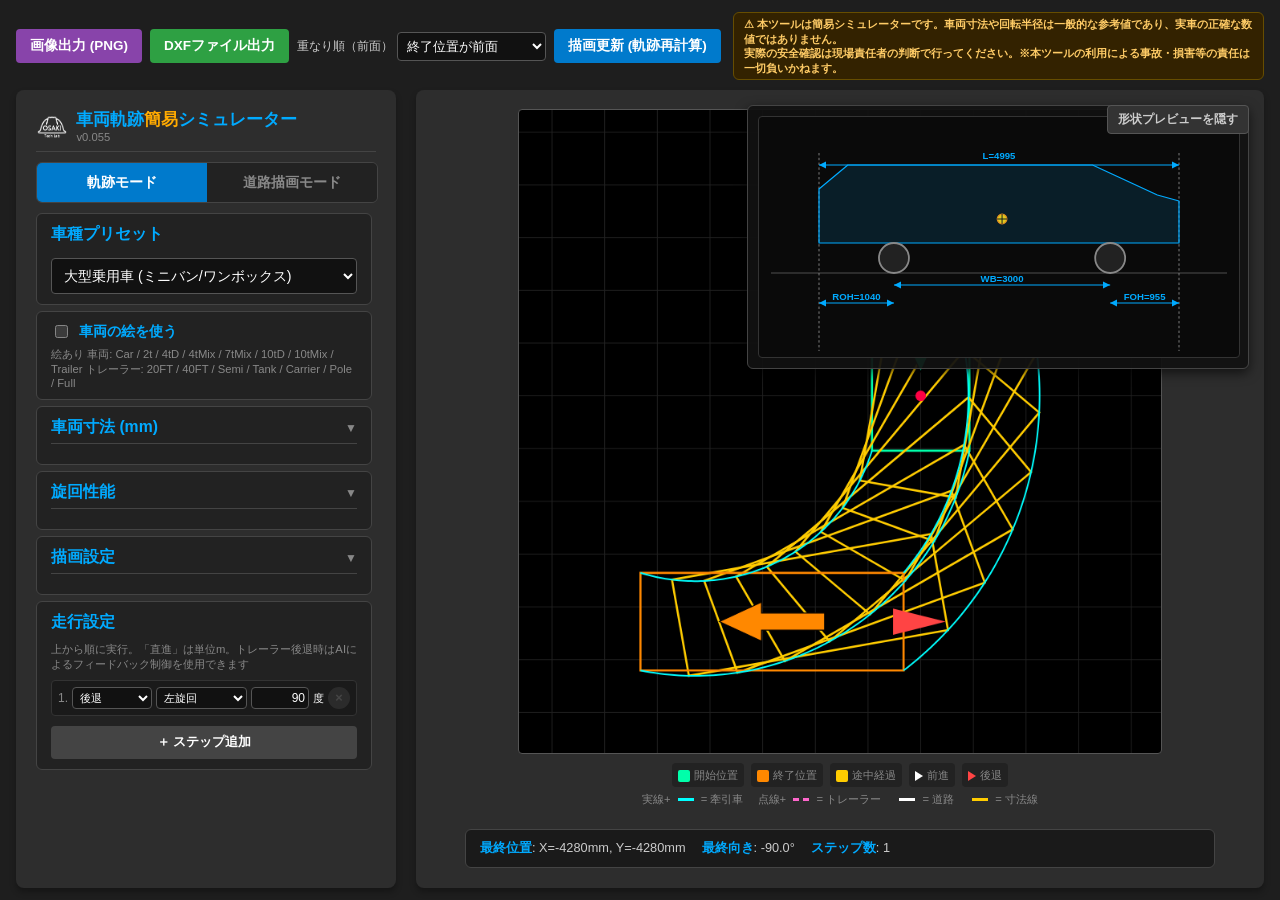
==== commit d4e475dd: "改造段階" ====
--- a/index.html
+++ b/index.html
@@ -4,15 +4,31 @@
   <meta charset="UTF-8">
   <meta name="viewport" content="width=device-width, initial-scale=1.0, maximum-scale=1.0, user-scalable=no">
   <meta name="color-scheme" content="dark">
-  <title>車両軌跡シミュレーター＆DXFジェネレーター v0.053 (iPad最適化・完全版)</title>
-  <link rel="stylesheet" href="style_2.css">
-  <script src="data_1.js"></script>
-  <script src="vehicle_shapes.js"></script>
+  <title>車両軌跡シミュレーター＆DXFジェネレーター v0.055 (iPad最適化・完全版)</title>
+  <link rel="stylesheet" href="style_3.css">
+  <script src="data_2.js"></script>
+  <script src="vehicle_shapes_1.js"></script>
   <script src="dxf_writer_1.js"></script>
 </head>
 <body>
   <div id="toast" class="toast-notify"></div>
-  <div class="disclaimer-bar">⚠ 本ツールは簡易シミュレーターです。車両寸法や回転半径は一般的な参考値であり、実車の正確な数値ではありません。<br>実際の安全確認は現場責任者の判断で行ってください。※本ツールの利用による事故・損害等の責任は一切負いかねます。</div>
+  <div class="topbar">
+    <div class="topbar-ctrl">
+      <div class="img-wrap">
+        <button class="btn-img" onclick="document.getElementById('imgMenu').style.display = document.getElementById('imgMenu').style.display === 'none' ? 'block' : 'none'">画像出力 (PNG)</button>
+        <div id="imgMenu" style="display:none; position:absolute; top:calc(100% + 5px); left:0; width:230px; background:#222; border:1px solid #555; border-radius:6px; padding:6px; box-sizing:border-box; box-shadow:0 4px 10px rgba(0,0,0,0.5); z-index:100;">
+          <div style="display:flex; gap:6px;">
+            <button onclick="downloadImage('black')" style="background:#111; color:#fff; border:1px solid #444; flex:1; padding:8px;">背景:黒</button>
+            <button onclick="downloadImage('white')" style="background:#eee; color:#111; border:none; flex:1; padding:8px;">背景:白(反転)</button>
+          </div>
+        </div>
+      </div>
+      <button class="btn-dxf" onclick="downloadDXF()">DXFファイル出力</button>
+      <span class="top-sim top-z"><label for="zOrder">重なり順（前面）</label><select id="zOrder" data-no-dirty="1" onchange="redraw()"><option value="end">終了位置が前面</option><option value="start">スタート位置が前面</option></select></span>
+      <button class="btn-draw top-sim" onclick="draw()">描画更新 (軌跡再計算)</button>
+    </div>
+      <div class="disclaimer-bar">⚠ 本ツールは簡易シミュレーターです。車両寸法や回転半径は一般的な参考値であり、実車の正確な数値ではありません。<br>実際の安全確認は現場責任者の判断で行ってください。※本ツールの利用による事故・損害等の責任は一切負いかねます。</div>
+  </div>
   
   <div class="wrap">
     <div class="sidebar" id="sidebarArea">
@@ -23,7 +39,7 @@
           <div style="display:flex; flex-direction:column; gap:2px; flex:1; min-width:0;">
             <span style="font-size: 1.1rem; font-weight: bold; line-height: 1.2; white-space: nowrap;">車両軌跡<b style="color:#ffaa00; font-size:1.1rem;">簡易</b>シミュレーター</span>
             <div style="display:flex; align-items:center; gap:6px;">
-              <span style="font-size: 0.75rem; color: #888; font-weight: normal; line-height: 1;">v0.053</span>
+              <span style="font-size: 0.75rem; color: #888; font-weight: normal; line-height: 1;">v0.055</span>
               <img src="https://hits.sh/osaki-kensetsu.github.io/vehicle-simulator.svg?style=flat-square&label=VISITS&color=007acc&labelColor=222222" alt="visits" style="height:12px;opacity:.8;color-scheme:light;" onerror="this.style.display='none'">
             </div>
           </div>
@@ -73,10 +89,12 @@
           <summary>荷台部分 (トレーラー)</summary>
           <div id="trailerFields">
             <div class="form-group"><label>プリセット</label><select id="trailerPreset" onchange="applyTrailerPreset()"></select></div>
+            <div id="trailerDimsRows">
             <div class="form-group"><label>連結点オフセット(後軸から)</label><input type="number" id="hitchOffset" value="0" oninput="onInputVehicle()"></div>
             <div class="form-group"><label>トレーラー全幅(mm)</label><input type="number" id="trailerW" value="2490" oninput="markAsChanged()"></div>
             <div class="form-group"><label>連結点〜トレーラー軸中心</label><input type="number" id="trailerWB" value="9000" oninput="onInputVehicle()"></div>
             <div class="form-group"><label>トレーラー後端OH</label><input type="number" id="trailerROH" value="1500" oninput="onInputVehicle()"></div>
+            </div>
           </div>
         </details>
         <details class="section sim-only">
@@ -100,22 +118,6 @@
           <div id="stepsList" class="steps-list"></div>
           <button class="btn-add" onclick="addStep()">＋ ステップ追加</button>
         </div>
-      </div>
-
-      <!-- 下部固定エリア -->
-      <div class="sidebar-bottom">
-        <button class="btn-draw sim-only" onclick="draw()">描画更新 (軌跡再計算)</button>
-        <div style="position:relative; width:100%;">
-          <div id="imgMenu" style="display:none; position:absolute; bottom:calc(100% + 5px); left:0; width:100%; background:#222; border:1px solid #555; border-radius:6px; padding:6px; box-sizing:border-box; box-shadow:0 -4px 10px rgba(0,0,0,0.5); z-index:100;">
-            <div style="display:flex; gap:6px;">
-              <button onclick="downloadImage('black')" style="background:#111; color:#fff; border:1px solid #444; flex:1; padding:8px;">背景:黒</button>
-              <button onclick="downloadImage('white')" style="background:#eee; color:#111; border:none; flex:1; padding:8px;">背景:白(反転)</button>
-            </div>
-          </div>
-          <button class="btn-img" onclick="document.getElementById('imgMenu').style.display = document.getElementById('imgMenu').style.display === 'none' ? 'block' : 'none'">画像出力 (PNG)</button>
-        </div>
-        <div class="form-group" style="margin-bottom:0;"><label>重なり順（前面）</label><select id="zOrder" data-no-dirty="1" onchange="redraw()"><option value="end">終了位置が前面</option><option value="start">スタート位置が前面</option></select></div>
-        <button class="btn-dxf" onclick="downloadDXF()">DXFファイル出力</button>
       </div>
 
     </div>
@@ -255,6 +257,6 @@
     </div>
   </div>
   
-  <script src="app_5.js"></script>
+  <script src="app_7.js"></script>
 </body>
 </html>
--- a/style_3.css
+++ b/style_3.css
@@ -0,0 +1,132 @@
+:root{font-size:15px;}
+body{font-family:'Segoe UI',Tahoma,Geneva,Verdana,sans-serif;background:#1e1e1e;color:#fff;margin:0;padding:12px 16px;box-sizing:border-box;height:100vh;height:100svh;overflow:hidden;display:flex;flex-direction:column;-webkit-text-size-adjust:100%;}
+.disclaimer-bar{flex-shrink:0;width:100%;max-width:1400px;margin:0 auto 12px auto;box-sizing:border-box;background:#320;color:#fc6;border:1px solid #664d00;border-radius:6px;padding:6px 14px;font-size:.78rem;font-weight:bold;text-align:center;line-height:1.4}
+.wrap{display:flex;gap:20px;max-width:1400px;margin:0 auto;width:100%;flex:1 1 auto;min-height:0;flex-wrap:nowrap}
+.sidebar{width:380px;flex-shrink:0;background:#2d2d2d;padding:20px;border-radius:8px;box-shadow:0 4px 6px rgba(0,0,0,.3);display:flex;flex-direction:column;gap:10px;height:100%;overflow:hidden;box-sizing:border-box}
+.sidebar-scroll{flex:1;overflow-y:auto;min-height:0;padding-right:4px;display:flex;flex-direction:column;gap:6px}
+.sidebar-scroll::-webkit-scrollbar{width:6px}
+.sidebar-scroll::-webkit-scrollbar-thumb{background:#555;border-radius:3px}
+.sidebar-scroll::-webkit-scrollbar-track{background:#222;border-radius:3px}
+.sidebar-top, .sidebar-bottom { flex-shrink: 0; display: flex; flex-direction: column; gap: 10px; }
+.canvas-area{flex-grow:1;min-width:0;background:#2d2d2d;padding:20px;border-radius:8px;display:flex;flex-direction:column;justify-content:center;align-items:center;box-shadow:0 4px 6px rgba(0,0,0,.3);gap:12px;position:relative;height:100%;box-sizing:border-box}
+.canvas-wrap{flex-grow:1;width:100%;display:flex;justify-content:center;align-items:center;min-height:0}
+canvas{background:#000;border:1px solid #555;border-radius:4px;max-width:100%;max-height:100%;object-fit:contain;cursor:crosshair;touch-action:none;-webkit-touch-callout:none;-webkit-user-select:none;user-select:none;-webkit-tap-highlight-color:transparent;outline:none}
+.silhouette-box{position:absolute;top:15px;right:15px;width:480px;background:rgba(17,17,17,.94);border:1px solid #444;border-radius:6px;padding:10px;z-index:5;box-shadow:0 4px 12px rgba(0,0,0,.6)}
+.silhouette-box svg{width:100%;height:auto;display:block;border:1px solid #333;background:#0a0a0a;border-radius:4px}
+.silhouette-toggle{position:absolute;top:15px;right:15px;z-index:6;background:#333;color:#ccc;border:1px solid #555;border-radius:4px;padding:5px 10px;font-size:.8rem;cursor:pointer;width:auto;font-weight:bold}
+.silhouette-toggle:hover{background:#444}
+.truck-group{transform-origin:50% 235px;transition:transform .4s cubic-bezier(.68,-.55,.27,1.55)}
+.truck-group.tilt-front{transform:rotate(15deg)}
+.truck-group.tilt-rear{transform:rotate(-15deg)}
+.hide { display: none !important; }
+.c-blue{fill:rgba(0,170,255,.12);stroke:#0af;stroke-width:2;stroke-linejoin:round}
+.c-green{fill:rgba(0,204,102,.12);stroke:#0c6;stroke-width:2;stroke-linejoin:round}
+.c-purple{fill:rgba(204,102,255,.12);stroke:#c6f;stroke-width:2;stroke-linejoin:round}
+.c-yellow{fill:rgba(255,200,0,.12);stroke:#fc0;stroke-width:2;stroke-linejoin:round}
+.c-cab{fill:rgba(255,255,255,.06);stroke:#fff;stroke-width:2;stroke-linejoin:round}
+.tire{fill:#222;stroke:#888;stroke-width:3}
+.tire-lg{fill:#222;stroke:#888;stroke-width:4}
+.joint{fill:#f04;stroke:#fff;stroke-width:2}
+.guide-line{stroke:#888;stroke-width:1.5;stroke-dasharray:4 4}
+.dim-line{stroke:#0af;stroke-width:2}
+.dim-text,.dim-text-sm{fill:#0af;font-weight:bold;text-anchor:middle;font-family:sans-serif;font-size:16px;cursor:help}
+.ground{stroke:#555;stroke-width:1.5}
+.cg-marker{fill:#fc0;stroke:#f80;stroke-width:2}
+.alert-box{background:#f04;color:#fff;padding:6px;border-radius:4px;font-weight:bold;text-align:center;margin-top:8px;font-size:.85rem;display:none}
+.alert-box.show{display:block;animation:shake .5s}
+@keyframes shake{0%,100%{transform:translateX(0)}25%{transform:translateX(-3px)}75%{transform:translateX(3px)}}
+.toast-notify{position:fixed;top:20px;left:50%;transform:translateX(-50%);background:rgba(255,0,68,.95);color:#fff;padding:12px 24px;border-radius:6px;font-weight:bold;font-size:1rem;z-index:1000;box-shadow:0 4px 12px rgba(0,0,0,.5);pointer-events:none;opacity:0;transition:opacity .3s;border:1px solid #f44;display:none;line-height:1.5;text-align:center;width:max-content;max-width:90vw;}
+.toast-notify.show{opacity:1;display:block}
+.mode-tabs{display:flex;width:100%;border-radius:6px;overflow:hidden;border:1px solid #444;flex-shrink:0}
+.mode-tab{flex:1;text-align:center;padding:10px 0;background:#222;cursor:pointer;font-size:.95rem;font-weight:bold;color:#888;transition:background .2s,color .2s;user-select:none}
+.mode-tab.active{background:#007acc;color:#fff}
+.mode-tab input{display:none}
+h2{margin:0;border-bottom:1px solid #444;padding-bottom:8px;color:#0af;display:flex;align-items:center;gap:8px;font-size:1.05rem;}
+details.section,div.section{background:#222;padding:10px 14px;border-radius:6px;border:1px solid #444;flex-shrink:0}
+summary{font-size:1.05rem;font-weight:bold;color:#0af;cursor:pointer;outline:none;border-bottom:1px solid #444;padding-bottom:5px;margin-bottom:10px;user-select:none;list-style:none}
+summary::-webkit-details-marker{display:none}
+summary::after{content:'▼';float:right;font-size:.8rem;color:#888;margin-top:4px}
+details[open] summary::after{content:'▲'}
+details[open] summary{margin-bottom:12px}
+.note{font-size:.75rem;color:#888;margin:-4px 0 8px 0}
+.form-group{display:flex;flex-wrap:wrap;justify-content:space-between;align-items:center;margin-bottom:8px;gap:6px}
+.form-group label{font-size:.9rem;color:#ddd;flex:1 1 120px;min-width:90px}
+input,select{background:#111;border:1px solid #555;color:#fff;padding:5px;border-radius:4px;width:100px;text-align:right;font-size:.85rem;flex:0 0 auto}
+select{text-align:left;width:auto;max-width:100%}
+button{width:100%;padding:12px;border:none;border-radius:4px;cursor:pointer;font-weight:bold;font-size:1rem;transition:background .2s;flex-shrink:0}
+button:disabled{background:#555!important;color:#aaa!important;cursor:not-allowed}
+.btn-draw{background:#007acc;color:#fff}
+.btn-draw:hover:not(:disabled){background:#0098ff}
+.btn-img{background:#8844aa;color:#fff}
+.btn-img:hover:not(:disabled){background:#9955bb}
+.btn-dxf{background:#2ea043;color:#fff}
+.btn-dxf:hover:not(:disabled){background:#3fb950}
+.btn-add{background:#444;color:#fff;margin-top:4px;padding:8px;font-size:.85rem}
+.btn-add:hover{background:#555}
+.steps-list{display:flex;flex-direction:column;gap:6px;margin-bottom:6px}
+.step-row{display:flex;flex-direction:column;background:#1a1a1a;padding:6px;border-radius:4px;border:1px solid #333}
+.step-num{font-size:.8rem;color:#888}
+.step-sel{flex:1 1 auto;min-width:0;padding:3px;font-size:.75rem}
+.step-val{flex:0 0 50px;width:50px;font-size:.8rem;padding:3px}
+.step-rm{flex-shrink:0;width:22px;height:22px;padding:0;line-height:20px;text-align:center;background:#7a2020;color:#fff;border-radius:50%;font-size:.85rem;border:none;cursor:pointer}
+.step-fb-lbl{font-size:.78rem;color:#7fd3ff;display:flex;align-items:center;gap:5px;cursor:pointer}
+.step-fb-det{font-size:.75rem;color:#aaa;margin-top:3px}
+.step-fb-inp{width:44px;flex:0 0 44px}
+.btn-remove{transition:opacity .2s}
+.btn-remove:disabled{opacity:.3!important;cursor:not-allowed!important;background:#555!important}
+.result-box{width:100%;max-width:750px;background:#1a1a1a;border:1px solid #444;border-radius:6px;padding:10px 14px;font-size:.85rem;color:#ccc;display:flex;flex-wrap:wrap;gap:16px;flex-shrink:0;box-sizing:border-box}
+.result-box b{color:#0af}
+.warn{color:#f80;font-size:.8rem;margin-top:4px}
+.legend-icon-rect{display:inline-block;width:12px;height:12px;margin-right:4px;vertical-align:middle;border-radius:2px}
+.legend-icon-fwd{display:inline-block;width:0;height:0;border-top:5px solid transparent;border-bottom:5px solid transparent;border-left:8px solid #fff;margin-right:4px;vertical-align:middle}
+.legend-icon-rev{display:inline-block;width:0;height:0;border-top:5px solid transparent;border-bottom:5px solid transparent;border-left:8px solid #f44;margin-right:4px;vertical-align:middle}
+.legend-line-solid{display:inline-block;width:16px;height:3px;vertical-align:middle;margin:0 4px}
+.legend-line-dash{display:inline-block;width:16px;height:3px;vertical-align:middle;margin:0 4px;border-top:3px dashed;height:0}
+.numpad-container{position:absolute;top:15px;left:15px;width:190px;background:#222;border:1px solid #555;border-radius:8px;box-shadow:0 8px 16px rgba(0,0,0,.6);z-index:2000;display:none;flex-direction:column;overflow:hidden;user-select:none}
+.numpad-header{background:#007acc;color:#fff;padding:8px 12px;font-size:.9rem;font-weight:bold;display:flex;justify-content:space-between;align-items:center;cursor:move;touch-action:none}
+.numpad-header .close-btn{background:transparent;color:#fff;border:none;font-size:1.2rem;cursor:pointer;padding:0;line-height:1;width:auto}
+.numpad-grid{display:grid;grid-template-columns:repeat(3,1fr);gap:1px;background:#444;padding:1px}
+.numpad-btn{background:#1a1a1a;color:#fff;border:none;font-size:1.2rem;padding:15px 0;cursor:pointer;transition:background .1s;border-radius:0;width:100%}
+.numpad-btn:hover{background:#333}
+.numpad-btn:active{background:#555}
+.numpad-btn.cmd{background:#2d2d2d;color:#fa0;font-size:1rem}
+.numpad-btn.span2{grid-column:span 2}
+.numpad-btn.enter{background:#2ea043;color:#fff}
+.numpad-btn.enter:hover{background:#3fb950}
+.numpad-btn.tall{grid-row:span 2;font-size:1.15rem;line-height:1.5}
+.context-menu{position:fixed;background:rgba(30,30,30,0.95);border:1px solid #555;border-radius:6px;padding:6px;box-shadow:0 6px 16px rgba(0,0,0,0.6);z-index:3000;display:none;flex-direction:column;gap:4px;backdrop-filter:blur(4px)}
+.context-menu button{padding:12px 20px;background:#2a2a2a;color:#fff;border:none;border-radius:4px;cursor:pointer;font-size:.95rem;width:100%;text-align:left;white-space:nowrap;transition:background .1s}
+.context-menu button:hover{background:#007acc}
+.context-menu button.danger{color:#ff5555}
+.context-menu button.danger:hover{background:#aa2222;color:#fff}
+
+/* レスポンシブ: ベースのフォントサイズを縮小して全体比率を保つ */
+@media (max-height: 800px) {
+  :root{font-size:13px;}
+  .sidebar, .canvas-area { padding: 12px; }
+  .sidebar { gap: 6px; }
+  .wrap { gap: 12px; }
+  details.section, div.section { padding: 8px 10px; }
+  .sidebar-top, .sidebar-bottom { gap: 6px; }
+  button { padding: 10px; }
+}
+@media (max-height: 650px), (max-width: 1000px) {
+  :root{font-size:11px;}
+  .sidebar { width: 300px; padding: 10px; }
+  .sidebar, .canvas-area { padding: 10px; }
+  .wrap { gap: 10px; }
+  details.section, div.section { padding: 6px 8px; }
+  .sidebar-top, .sidebar-bottom { gap: 4px; }
+  button { padding: 8px; font-size: 0.9rem; }
+}
+.shape-locked{display:none !important}
+
+/* ---- 上部バー(出力ボタン + 警告) ---- */
+.topbar{display:flex;align-items:center;gap:12px;max-width:1400px;width:100%;margin:0 auto 10px auto;flex-shrink:0;flex-wrap:wrap;box-sizing:border-box}
+.topbar-ctrl{display:flex;align-items:center;gap:8px;flex-wrap:wrap}
+.topbar-ctrl button{width:auto;padding:8px 14px;font-size:.9rem;white-space:nowrap}
+.topbar-ctrl label{font-size:.8rem;color:#ccc;white-space:nowrap;margin-right:4px}
+.topbar-ctrl select{font-size:.85rem;padding:5px}
+.top-z{display:inline-flex;align-items:center}
+.img-wrap{position:relative}
+.topbar .disclaimer-bar{flex:1 1 360px;width:auto;max-width:none;margin:0;padding:4px 10px;font-size:.72rem;text-align:left;line-height:1.35}
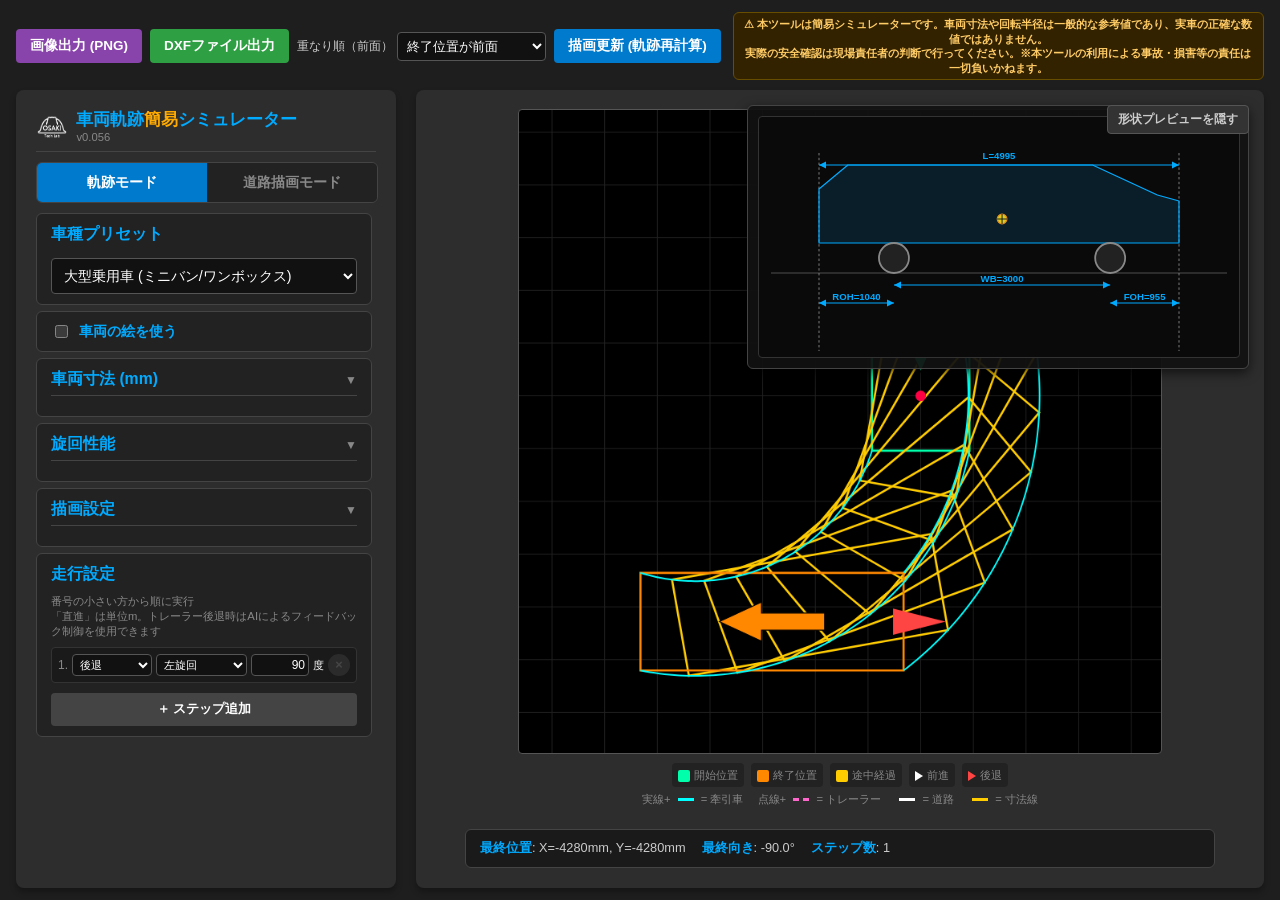
==== commit 531d391e: "細かい修正" ====
--- a/index.html
+++ b/index.html
@@ -4,18 +4,19 @@
   <meta charset="UTF-8">
   <meta name="viewport" content="width=device-width, initial-scale=1.0, maximum-scale=1.0, user-scalable=no">
   <meta name="color-scheme" content="dark">
-  <title>車両軌跡シミュレーター＆DXFジェネレーター v0.055 (iPad最適化・完全版)</title>
-  <link rel="stylesheet" href="style_3.css">
+  <title>車両軌跡シミュレーター＆DXFジェネレーター v0.056 (iPad最適化・完全版)</title>
+  <link rel="stylesheet" href="style_4.css">
   <script src="data_2.js"></script>
-  <script src="vehicle_shapes_1.js"></script>
+  <script src="vehicle_shapes_2.js"></script>
   <script src="dxf_writer_1.js"></script>
 </head>
 <body>
   <div id="toast" class="toast-notify"></div>
+  <div id="floatTip" class="float-tip">描画更新（軌跡再計算）をしてください</div>
   <div class="topbar">
     <div class="topbar-ctrl">
       <div class="img-wrap">
-        <button class="btn-img" onclick="document.getElementById('imgMenu').style.display = document.getElementById('imgMenu').style.display === 'none' ? 'block' : 'none'">画像出力 (PNG)</button>
+        <button class="btn-img" onclick="toggleImgMenu()">画像出力 (PNG)</button>
         <div id="imgMenu" style="display:none; position:absolute; top:calc(100% + 5px); left:0; width:230px; background:#222; border:1px solid #555; border-radius:6px; padding:6px; box-sizing:border-box; box-shadow:0 4px 10px rgba(0,0,0,0.5); z-index:100;">
           <div style="display:flex; gap:6px;">
             <button onclick="downloadImage('black')" style="background:#111; color:#fff; border:1px solid #444; flex:1; padding:8px;">背景:黒</button>
@@ -24,7 +25,7 @@
         </div>
       </div>
       <button class="btn-dxf" onclick="downloadDXF()">DXFファイル出力</button>
-      <span class="top-sim top-z"><label for="zOrder">重なり順（前面）</label><select id="zOrder" data-no-dirty="1" onchange="redraw()"><option value="end">終了位置が前面</option><option value="start">スタート位置が前面</option></select></span>
+      <span class="top-z"><label for="zOrder">重なり順（前面）</label><select id="zOrder" data-no-dirty="1" onchange="redraw()"><option value="end">終了位置が前面</option><option value="start">スタート位置が前面</option></select></span>
       <button class="btn-draw top-sim" onclick="draw()">描画更新 (軌跡再計算)</button>
     </div>
       <div class="disclaimer-bar">⚠ 本ツールは簡易シミュレーターです。車両寸法や回転半径は一般的な参考値であり、実車の正確な数値ではありません。<br>実際の安全確認は現場責任者の判断で行ってください。※本ツールの利用による事故・損害等の責任は一切負いかねます。</div>
@@ -39,7 +40,7 @@
           <div style="display:flex; flex-direction:column; gap:2px; flex:1; min-width:0;">
             <span style="font-size: 1.1rem; font-weight: bold; line-height: 1.2; white-space: nowrap;">車両軌跡<b style="color:#ffaa00; font-size:1.1rem;">簡易</b>シミュレーター</span>
             <div style="display:flex; align-items:center; gap:6px;">
-              <span style="font-size: 0.75rem; color: #888; font-weight: normal; line-height: 1;">v0.055</span>
+              <span style="font-size: 0.75rem; color: #888; font-weight: normal; line-height: 1;">v0.056</span>
               <img src="https://hits.sh/osaki-kensetsu.github.io/vehicle-simulator.svg?style=flat-square&label=VISITS&color=007acc&labelColor=222222" alt="visits" style="height:12px;opacity:.8;color-scheme:light;" onerror="this.style.display='none'">
             </div>
           </div>
@@ -110,11 +111,13 @@
         <details class="section sim-only">
           <summary>描画設定</summary>
           <div class="form-group"><label>旋回の分割ステップ (度)</label><input type="number" id="step" value="10" oninput="markAsChanged()"></div>
+          <div class="form-group"><label>直進の分割ステップ (m)</label><input type="number" id="stepStraight" value="" placeholder="自動" oninput="markAsChanged()"></div>
+          <div class="note">直進の分割ステップ: 空欄=自動(車長の約1/2)。直進の最初と最後は必ず描画します</div>
         </details>
         <!-- 走行 -->
         <div class="section sim-only">
           <h2 style="border:none; margin:0 0 5px 0;">走行設定</h2>
-          <div class="note">上から順に実行。「直進」は単位m。トレーラー後退時はAIによるフィードバック制御を使用できます</div>
+          <div class="note">番号の小さい方から順に実行<br>「直進」は単位m。トレーラー後退時はAIによるフィードバック制御を使用できます</div>
           <div id="stepsList" class="steps-list"></div>
           <button class="btn-add" onclick="addStep()">＋ ステップ追加</button>
         </div>
@@ -240,7 +243,7 @@
         <canvas id="canvas" width="800" height="800"></canvas>
       </div>
       
-      <div class="note" style="text-align:center; flex-shrink:0; line-height: 1.8;">
+      <div class="note" data-toast-avoid="1" style="text-align:center; flex-shrink:0; line-height: 1.8;">
         <span style="display:inline-block; padding:2px 6px; background:#222; border-radius:4px; margin:2px;"><span class="legend-icon-rect" style="background:#00ffaa;"></span>開始位置</span>
         <span style="display:inline-block; padding:2px 6px; background:#222; border-radius:4px; margin:2px;"><span class="legend-icon-rect" style="background:#ff8800;"></span>終了位置</span>
         <span style="display:inline-block; padding:2px 6px; background:#222; border-radius:4px; margin:2px;"><span class="legend-icon-rect" style="background:#ffcc00;"></span>途中経過</span>
@@ -253,10 +256,10 @@
         <span class="legend-line-solid" style="background:#ffcc00;"></span> = 寸法線
       </div>
       
-      <div class="result-box sim-only" id="resultBox">ステップを設定して「描画更新」を押してください</div>
+      <div class="result-box sim-only" id="resultBox" data-toast-avoid="1">ステップを設定して「描画更新」を押してください</div>
     </div>
   </div>
   
-  <script src="app_7.js"></script>
+  <script src="app_8.js"></script>
 </body>
 </html>
--- a/style_4.css
+++ b/style_4.css
@@ -0,0 +1,140 @@
+:root{font-size:15px;}
+body{font-family:'Segoe UI',Tahoma,Geneva,Verdana,sans-serif;background:#1e1e1e;color:#fff;margin:0;padding:12px 16px;box-sizing:border-box;height:100vh;height:100svh;overflow:hidden;display:flex;flex-direction:column;-webkit-text-size-adjust:100%;}
+.disclaimer-bar{flex-shrink:0;width:100%;max-width:1400px;margin:0 auto 12px auto;box-sizing:border-box;background:#320;color:#fc6;border:1px solid #664d00;border-radius:6px;padding:6px 14px;font-size:.78rem;font-weight:bold;text-align:center;line-height:1.4}
+.wrap{display:flex;gap:20px;max-width:1400px;margin:0 auto;width:100%;flex:1 1 auto;min-height:0;flex-wrap:nowrap}
+.sidebar{width:380px;flex-shrink:0;background:#2d2d2d;padding:20px;border-radius:8px;box-shadow:0 4px 6px rgba(0,0,0,.3);display:flex;flex-direction:column;gap:10px;height:100%;overflow:hidden;box-sizing:border-box}
+.sidebar-scroll{flex:1;overflow-y:auto;min-height:0;padding-right:4px;display:flex;flex-direction:column;gap:6px}
+.sidebar-scroll::-webkit-scrollbar{width:6px}
+.sidebar-scroll::-webkit-scrollbar-thumb{background:#555;border-radius:3px}
+.sidebar-scroll::-webkit-scrollbar-track{background:#222;border-radius:3px}
+.sidebar-top, .sidebar-bottom { flex-shrink: 0; display: flex; flex-direction: column; gap: 10px; }
+.canvas-area{flex-grow:1;min-width:0;background:#2d2d2d;padding:20px;border-radius:8px;display:flex;flex-direction:column;justify-content:center;align-items:center;box-shadow:0 4px 6px rgba(0,0,0,.3);gap:12px;position:relative;height:100%;box-sizing:border-box}
+.canvas-wrap{flex-grow:1;width:100%;display:flex;justify-content:center;align-items:center;min-height:0}
+canvas{background:#000;border:1px solid #555;border-radius:4px;max-width:100%;max-height:100%;object-fit:contain;cursor:crosshair;touch-action:none;-webkit-touch-callout:none;-webkit-user-select:none;user-select:none;-webkit-tap-highlight-color:transparent;outline:none}
+.silhouette-box{position:absolute;top:15px;right:15px;width:480px;background:rgba(17,17,17,.94);border:1px solid #444;border-radius:6px;padding:10px;z-index:5;box-shadow:0 4px 12px rgba(0,0,0,.6)}
+.silhouette-box svg{width:100%;height:auto;display:block;border:1px solid #333;background:#0a0a0a;border-radius:4px}
+.silhouette-toggle{position:absolute;top:15px;right:15px;z-index:6;background:#333;color:#ccc;border:1px solid #555;border-radius:4px;padding:5px 10px;font-size:.8rem;cursor:pointer;width:auto;font-weight:bold}
+.silhouette-toggle:hover{background:#444}
+.truck-group{transform-origin:50% 235px;transition:transform .4s cubic-bezier(.68,-.55,.27,1.55)}
+.truck-group.tilt-front{transform:rotate(15deg)}
+.truck-group.tilt-rear{transform:rotate(-15deg)}
+.hide { display: none !important; }
+.c-blue{fill:rgba(0,170,255,.12);stroke:#0af;stroke-width:2;stroke-linejoin:round}
+.c-green{fill:rgba(0,204,102,.12);stroke:#0c6;stroke-width:2;stroke-linejoin:round}
+.c-purple{fill:rgba(204,102,255,.12);stroke:#c6f;stroke-width:2;stroke-linejoin:round}
+.c-yellow{fill:rgba(255,200,0,.12);stroke:#fc0;stroke-width:2;stroke-linejoin:round}
+.c-cab{fill:rgba(255,255,255,.06);stroke:#fff;stroke-width:2;stroke-linejoin:round}
+.tire{fill:#222;stroke:#888;stroke-width:3}
+.tire-lg{fill:#222;stroke:#888;stroke-width:4}
+.joint{fill:#f04;stroke:#fff;stroke-width:2}
+.guide-line{stroke:#888;stroke-width:1.5;stroke-dasharray:4 4}
+.dim-line{stroke:#0af;stroke-width:2}
+.dim-text,.dim-text-sm{fill:#0af;font-weight:bold;text-anchor:middle;font-family:sans-serif;font-size:16px;cursor:help}
+.ground{stroke:#555;stroke-width:1.5}
+.cg-marker{fill:#fc0;stroke:#f80;stroke-width:2}
+.alert-box{background:#f04;color:#fff;padding:6px;border-radius:4px;font-weight:bold;text-align:center;margin-top:8px;font-size:.85rem;display:none}
+.alert-box.show{display:block;animation:shake .5s}
+@keyframes shake{0%,100%{transform:translateX(0)}25%{transform:translateX(-3px)}75%{transform:translateX(3px)}}
+.toast-notify{position:fixed;bottom:14px;left:50%;transform:translateX(-50%);background:rgba(255,0,68,.95);color:#fff;padding:12px 24px;border-radius:6px;font-weight:bold;font-size:1rem;z-index:1000;box-shadow:0 4px 12px rgba(0,0,0,.5);pointer-events:none;opacity:0;transition:opacity .3s;border:1px solid #f44;display:none;line-height:1.5;text-align:center;width:max-content;max-width:90vw;}
+.toast-notify.show{opacity:1;display:block}
+.mode-tabs{display:flex;width:100%;border-radius:6px;overflow:hidden;border:1px solid #444;flex-shrink:0}
+.mode-tab{flex:1;text-align:center;padding:10px 0;background:#222;cursor:pointer;font-size:.95rem;font-weight:bold;color:#888;transition:background .2s,color .2s;user-select:none}
+.mode-tab.active{background:#007acc;color:#fff}
+.mode-tab input{display:none}
+h2{margin:0;border-bottom:1px solid #444;padding-bottom:8px;color:#0af;display:flex;align-items:center;gap:8px;font-size:1.05rem;}
+details.section,div.section{background:#222;padding:10px 14px;border-radius:6px;border:1px solid #444;flex-shrink:0}
+summary{font-size:1.05rem;font-weight:bold;color:#0af;cursor:pointer;outline:none;border-bottom:1px solid #444;padding-bottom:5px;margin-bottom:10px;user-select:none;list-style:none}
+summary::-webkit-details-marker{display:none}
+summary::after{content:'▼';float:right;font-size:.8rem;color:#888;margin-top:4px}
+details[open] summary::after{content:'▲'}
+details[open] summary{margin-bottom:12px}
+.note{font-size:.75rem;color:#888;margin:-4px 0 8px 0}
+.form-group{display:flex;flex-wrap:wrap;justify-content:space-between;align-items:center;margin-bottom:8px;gap:6px}
+.form-group label{font-size:.9rem;color:#ddd;flex:1 1 120px;min-width:90px}
+input,select{background:#111;border:1px solid #555;color:#fff;padding:5px;border-radius:4px;width:100px;text-align:right;font-size:.85rem;flex:0 0 auto}
+select{text-align:left;width:auto;max-width:100%}
+button{width:100%;padding:12px;border:none;border-radius:4px;cursor:pointer;font-weight:bold;font-size:1rem;transition:background .2s;flex-shrink:0}
+button:disabled{background:#555!important;color:#aaa!important;cursor:not-allowed}
+.btn-draw{background:#007acc;color:#fff}
+.btn-draw:hover:not(:disabled){background:#0098ff}
+.btn-img{background:#8844aa;color:#fff}
+.btn-img:hover:not(:disabled){background:#9955bb}
+.btn-dxf{background:#2ea043;color:#fff}
+.btn-dxf:hover:not(:disabled){background:#3fb950}
+.btn-add{background:#444;color:#fff;margin-top:4px;padding:8px;font-size:.85rem}
+.btn-add:hover{background:#555}
+.steps-list{display:flex;flex-direction:column;gap:6px;margin-bottom:6px}
+.step-row{display:flex;flex-direction:column;background:#1a1a1a;padding:6px;border-radius:4px;border:1px solid #333}
+.step-num{font-size:.8rem;color:#888}
+.step-sel{flex:1 1 auto;min-width:0;padding:3px;font-size:.75rem}
+.step-val{flex:0 0 50px;width:50px;font-size:.8rem;padding:3px}
+.step-rm{flex-shrink:0;width:22px;height:22px;padding:0;line-height:20px;text-align:center;background:#7a2020;color:#fff;border-radius:50%;font-size:.85rem;border:none;cursor:pointer}
+.step-fb-lbl{font-size:.78rem;color:#7fd3ff;display:flex;align-items:center;gap:5px;cursor:pointer}
+.step-fb-det{font-size:.75rem;color:#aaa;margin-top:3px}
+.step-fb-inp{width:44px;flex:0 0 44px}
+.btn-remove{transition:opacity .2s}
+.btn-remove:disabled{opacity:.3!important;cursor:not-allowed!important;background:#555!important}
+.result-box{width:100%;max-width:750px;background:#1a1a1a;border:1px solid #444;border-radius:6px;padding:10px 14px;font-size:.85rem;color:#ccc;display:flex;flex-wrap:wrap;gap:16px;flex-shrink:0;box-sizing:border-box}
+.result-box b{color:#0af}
+.warn{color:#f80;font-size:.8rem;margin-top:4px}
+.legend-icon-rect{display:inline-block;width:12px;height:12px;margin-right:4px;vertical-align:middle;border-radius:2px}
+.legend-icon-fwd{display:inline-block;width:0;height:0;border-top:5px solid transparent;border-bottom:5px solid transparent;border-left:8px solid #fff;margin-right:4px;vertical-align:middle}
+.legend-icon-rev{display:inline-block;width:0;height:0;border-top:5px solid transparent;border-bottom:5px solid transparent;border-left:8px solid #f44;margin-right:4px;vertical-align:middle}
+.legend-line-solid{display:inline-block;width:16px;height:3px;vertical-align:middle;margin:0 4px}
+.legend-line-dash{display:inline-block;width:16px;height:3px;vertical-align:middle;margin:0 4px;border-top:3px dashed;height:0}
+.numpad-container{position:absolute;top:15px;left:15px;width:190px;background:#222;border:1px solid #555;border-radius:8px;box-shadow:0 8px 16px rgba(0,0,0,.6);z-index:2000;display:none;flex-direction:column;overflow:hidden;user-select:none}
+.numpad-header{background:#007acc;color:#fff;padding:8px 12px;font-size:.9rem;font-weight:bold;display:flex;justify-content:space-between;align-items:center;cursor:move;touch-action:none}
+.numpad-header .close-btn{background:transparent;color:#fff;border:none;font-size:1.2rem;cursor:pointer;padding:0;line-height:1;width:auto}
+.numpad-grid{display:grid;grid-template-columns:repeat(3,1fr);gap:1px;background:#444;padding:1px}
+.numpad-btn{background:#1a1a1a;color:#fff;border:none;font-size:1.2rem;padding:15px 0;cursor:pointer;transition:background .1s;border-radius:0;width:100%}
+.numpad-btn:hover{background:#333}
+.numpad-btn:active{background:#555}
+.numpad-btn.cmd{background:#2d2d2d;color:#fa0;font-size:1rem}
+.numpad-btn.span2{grid-column:span 2}
+.numpad-btn.enter{background:#2ea043;color:#fff}
+.numpad-btn.enter:hover{background:#3fb950}
+.numpad-btn.tall{grid-row:span 2;font-size:1.15rem;line-height:1.5}
+.context-menu{position:fixed;background:rgba(30,30,30,0.95);border:1px solid #555;border-radius:6px;padding:6px;box-shadow:0 6px 16px rgba(0,0,0,0.6);z-index:3000;display:none;flex-direction:column;gap:4px;backdrop-filter:blur(4px)}
+.context-menu button{padding:12px 20px;background:#2a2a2a;color:#fff;border:none;border-radius:4px;cursor:pointer;font-size:.95rem;width:100%;text-align:left;white-space:nowrap;transition:background .1s}
+.context-menu button:hover{background:#007acc}
+.context-menu button.danger{color:#ff5555}
+.context-menu button.danger:hover{background:#aa2222;color:#fff}
+
+/* レスポンシブ: ベースのフォントサイズを縮小して全体比率を保つ */
+@media (max-height: 800px) {
+  :root{font-size:13px;}
+  .sidebar, .canvas-area { padding: 12px; }
+  .sidebar { gap: 6px; }
+  .wrap { gap: 12px; }
+  details.section, div.section { padding: 8px 10px; }
+  .sidebar-top, .sidebar-bottom { gap: 6px; }
+  button { padding: 10px; }
+}
+@media (max-height: 650px), (max-width: 1000px) {
+  :root{font-size:11px;}
+  .sidebar { width: 300px; padding: 10px; }
+  .sidebar, .canvas-area { padding: 10px; }
+  .wrap { gap: 10px; }
+  details.section, div.section { padding: 6px 8px; }
+  .sidebar-top, .sidebar-bottom { gap: 4px; }
+  button { padding: 8px; font-size: 0.9rem; }
+}
+.shape-locked{display:none !important}
+
+/* ---- 上部バー(出力ボタン + 警告) ---- */
+.topbar{display:flex;align-items:center;gap:12px;max-width:1400px;width:100%;margin:0 auto 10px auto;flex-shrink:0;flex-wrap:wrap;box-sizing:border-box}
+.topbar-ctrl{display:flex;align-items:center;gap:8px;flex-wrap:wrap}
+.topbar-ctrl button{width:auto;padding:8px 14px;font-size:.9rem;white-space:nowrap}
+.topbar-ctrl label{font-size:.8rem;color:#ccc;white-space:nowrap;margin-right:4px}
+.topbar-ctrl select{font-size:.85rem;padding:5px}
+.top-z{display:inline-flex;align-items:center}
+.img-wrap{position:relative}
+.topbar .disclaimer-bar{flex:1 1 360px;width:auto;max-width:none;margin:0;padding:4px 10px;font-size:.72rem;text-align:left;line-height:1.35}
+
+/* 警告文を枠内で中央寄せ */
+.topbar .disclaimer-bar{display:flex;align-items:center;justify-content:center;text-align:center}
+/* 案内トースト(橙) */
+.toast-notify.info{background:rgba(214,130,0,.96);border-color:#fc6}
+/* 描画更新待ちで出力ボタンをグレーアウト(クリック/ホバーで案内) */
+button.btn-locked{background:#555!important;color:#aaa!important;cursor:not-allowed!important}
+.float-tip{position:fixed;display:none;z-index:4000;background:rgba(214,130,0,.97);color:#fff;border:1px solid #fc6;border-radius:5px;padding:5px 10px;font-size:.8rem;font-weight:bold;pointer-events:none;box-shadow:0 3px 8px rgba(0,0,0,.5);white-space:nowrap}
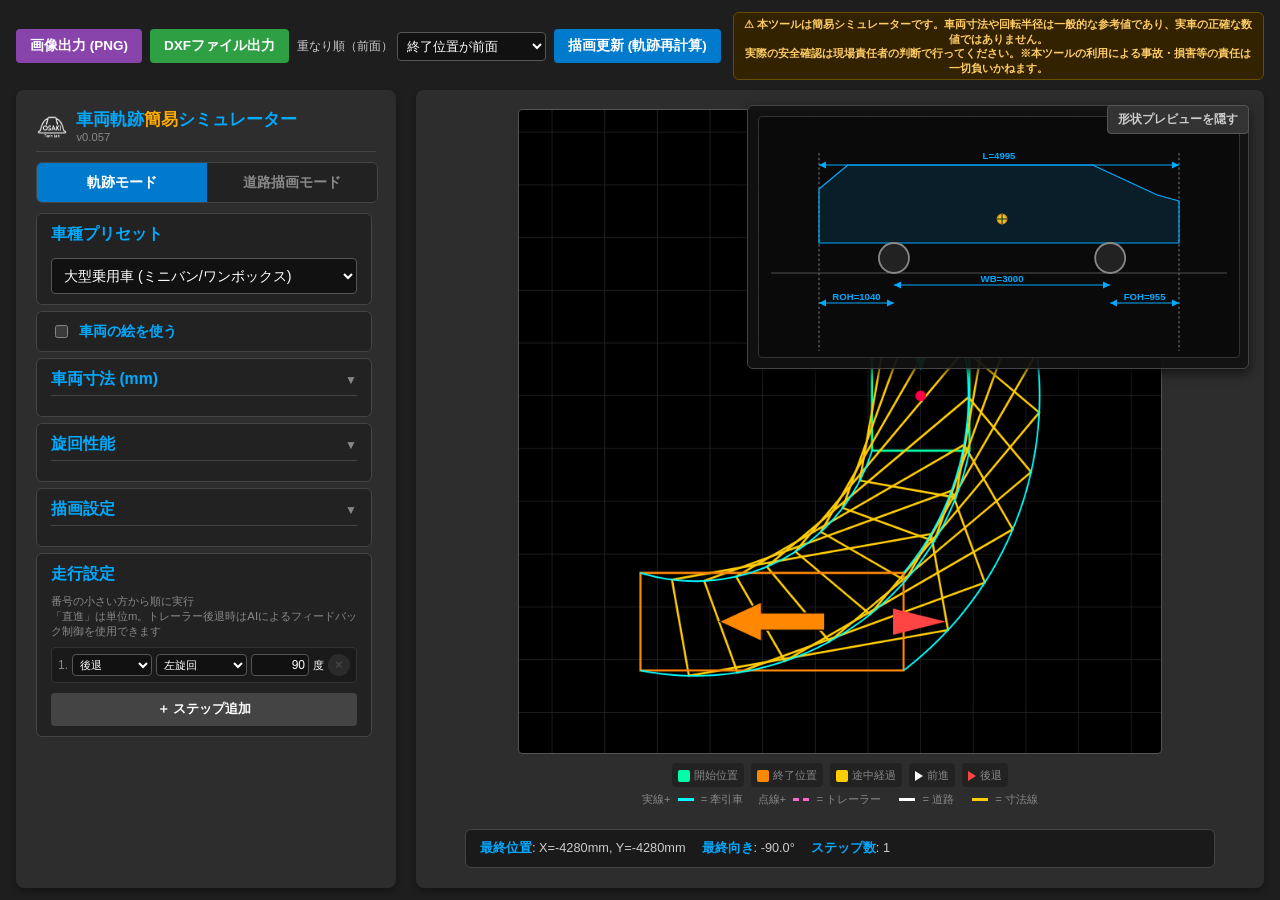
==== commit 088283ee: "Update index.html" ====
--- a/index.html
+++ b/index.html
@@ -4,10 +4,10 @@
   <meta charset="UTF-8">
   <meta name="viewport" content="width=device-width, initial-scale=1.0, maximum-scale=1.0, user-scalable=no">
   <meta name="color-scheme" content="dark">
-  <title>車両軌跡シミュレーター＆DXFジェネレーター v0.056 (iPad最適化・完全版)</title>
+  <title>車両軌跡シミュレーター＆DXFジェネレーター v0.057 (iPad最適化・完全版)</title>
   <link rel="stylesheet" href="style_4.css">
   <script src="data_2.js"></script>
-  <script src="vehicle_shapes_2.js"></script>
+  <script src="vehicle_shapes_3.js"></script>
   <script src="dxf_writer_1.js"></script>
 </head>
 <body>
@@ -40,7 +40,7 @@
           <div style="display:flex; flex-direction:column; gap:2px; flex:1; min-width:0;">
             <span style="font-size: 1.1rem; font-weight: bold; line-height: 1.2; white-space: nowrap;">車両軌跡<b style="color:#ffaa00; font-size:1.1rem;">簡易</b>シミュレーター</span>
             <div style="display:flex; align-items:center; gap:6px;">
-              <span style="font-size: 0.75rem; color: #888; font-weight: normal; line-height: 1;">v0.056</span>
+              <span style="font-size: 0.75rem; color: #888; font-weight: normal; line-height: 1;">v0.057</span>
               <img src="https://hits.sh/osaki-kensetsu.github.io/vehicle-simulator.svg?style=flat-square&label=VISITS&color=007acc&labelColor=222222" alt="visits" style="height:12px;opacity:.8;color-scheme:light;" onerror="this.style.display='none'">
             </div>
           </div>
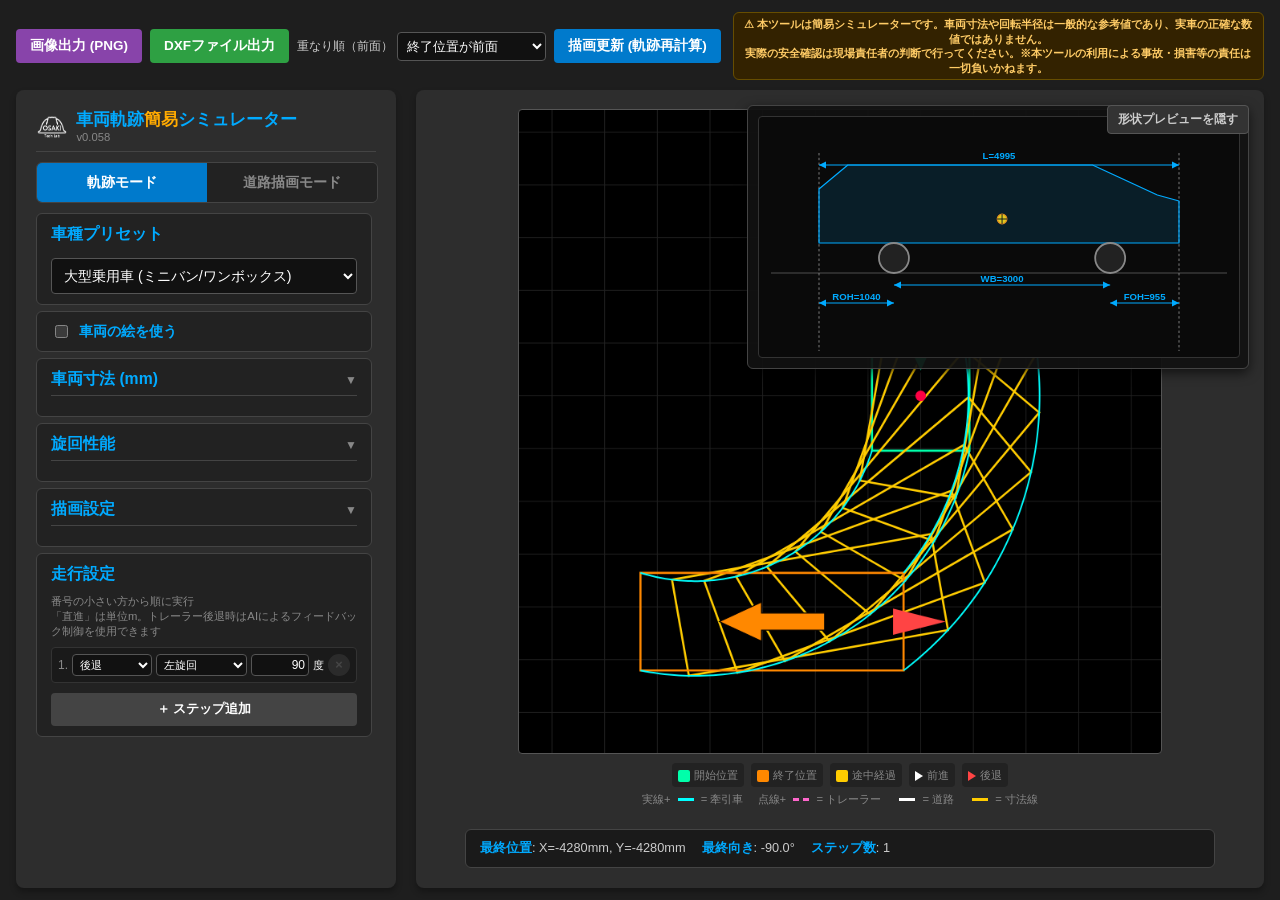
==== commit 9de185a0: "Update index.html" ====
--- a/index.html
+++ b/index.html
@@ -4,10 +4,10 @@
   <meta charset="UTF-8">
   <meta name="viewport" content="width=device-width, initial-scale=1.0, maximum-scale=1.0, user-scalable=no">
   <meta name="color-scheme" content="dark">
-  <title>車両軌跡シミュレーター＆DXFジェネレーター v0.057 (iPad最適化・完全版)</title>
+  <title>車両軌跡シミュレーター＆DXFジェネレーター v0.058 (iPad最適化・完全版)</title>
   <link rel="stylesheet" href="style_4.css">
   <script src="data_2.js"></script>
-  <script src="vehicle_shapes_3.js"></script>
+  <script src="vehicle_shapes_4.js"></script>
   <script src="dxf_writer_1.js"></script>
 </head>
 <body>
@@ -40,7 +40,7 @@
           <div style="display:flex; flex-direction:column; gap:2px; flex:1; min-width:0;">
             <span style="font-size: 1.1rem; font-weight: bold; line-height: 1.2; white-space: nowrap;">車両軌跡<b style="color:#ffaa00; font-size:1.1rem;">簡易</b>シミュレーター</span>
             <div style="display:flex; align-items:center; gap:6px;">
-              <span style="font-size: 0.75rem; color: #888; font-weight: normal; line-height: 1;">v0.057</span>
+              <span style="font-size: 0.75rem; color: #888; font-weight: normal; line-height: 1;">v0.058</span>
               <img src="https://hits.sh/osaki-kensetsu.github.io/vehicle-simulator.svg?style=flat-square&label=VISITS&color=007acc&labelColor=222222" alt="visits" style="height:12px;opacity:.8;color-scheme:light;" onerror="this.style.display='none'">
             </div>
           </div>
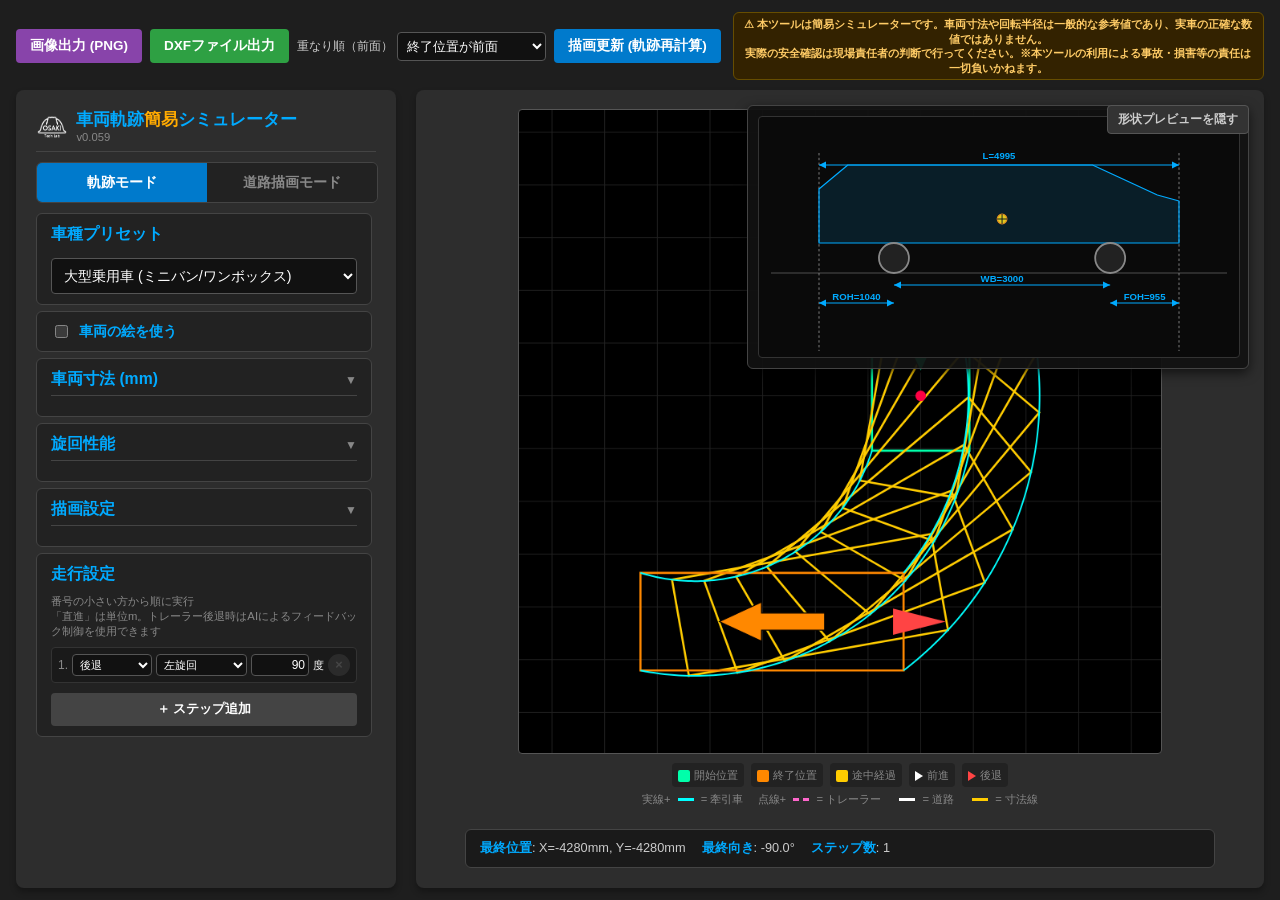
==== commit aa442800: "Update index.html" ====
--- a/index.html
+++ b/index.html
@@ -4,7 +4,7 @@
   <meta charset="UTF-8">
   <meta name="viewport" content="width=device-width, initial-scale=1.0, maximum-scale=1.0, user-scalable=no">
   <meta name="color-scheme" content="dark">
-  <title>車両軌跡シミュレーター＆DXFジェネレーター v0.058 (iPad最適化・完全版)</title>
+  <title>車両軌跡シミュレーター＆DXFジェネレーター v0.059 (iPad最適化・完全版)</title>
   <link rel="stylesheet" href="style_4.css">
   <script src="data_2.js"></script>
   <script src="vehicle_shapes_4.js"></script>
@@ -40,7 +40,7 @@
           <div style="display:flex; flex-direction:column; gap:2px; flex:1; min-width:0;">
             <span style="font-size: 1.1rem; font-weight: bold; line-height: 1.2; white-space: nowrap;">車両軌跡<b style="color:#ffaa00; font-size:1.1rem;">簡易</b>シミュレーター</span>
             <div style="display:flex; align-items:center; gap:6px;">
-              <span style="font-size: 0.75rem; color: #888; font-weight: normal; line-height: 1;">v0.058</span>
+              <span style="font-size: 0.75rem; color: #888; font-weight: normal; line-height: 1;">v0.059</span>
               <img src="https://hits.sh/osaki-kensetsu.github.io/vehicle-simulator.svg?style=flat-square&label=VISITS&color=007acc&labelColor=222222" alt="visits" style="height:12px;opacity:.8;color-scheme:light;" onerror="this.style.display='none'">
             </div>
           </div>
@@ -260,6 +260,6 @@
     </div>
   </div>
   
-  <script src="app_8.js"></script>
+  <script src="app_9.js"></script>
 </body>
 </html>
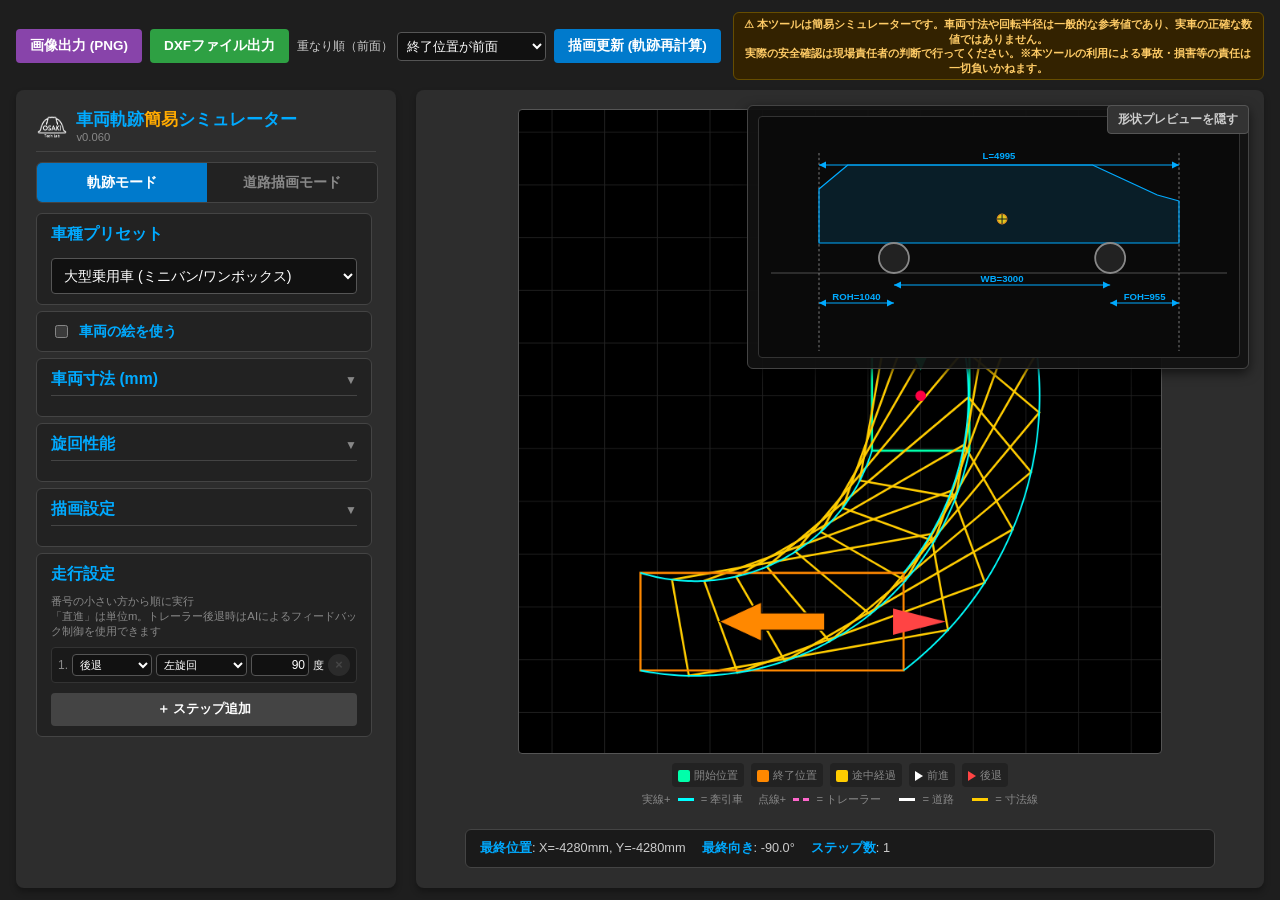
==== commit 13af9ebc: "DXF修正" ====
--- a/index.html
+++ b/index.html
@@ -4,14 +4,24 @@
   <meta charset="UTF-8">
   <meta name="viewport" content="width=device-width, initial-scale=1.0, maximum-scale=1.0, user-scalable=no">
   <meta name="color-scheme" content="dark">
-  <title>車両軌跡シミュレーター＆DXFジェネレーター v0.059 (iPad最適化・完全版)</title>
-  <link rel="stylesheet" href="style_4.css">
+  <title>車両軌跡シミュレーター＆DXFジェネレーター v0.060 (iPad最適化・完全版)</title>
+  <link rel="stylesheet" href="style_5.css">
   <script src="data_2.js"></script>
   <script src="vehicle_shapes_4.js"></script>
-  <script src="dxf_writer_1.js"></script>
+  <script src="dxf_writer_2.js"></script>
 </head>
 <body>
   <div id="toast" class="toast-notify"></div>
+  <div id="exportModal" class="modal-back" style="display:none" onclick="if(event.target===this) closeExportModal()">
+    <div class="modal-box">
+      <div class="modal-title">DXFの出力先CADを選んでください</div>
+      <div class="modal-btns">
+        <button class="btn-cad cad-acad" onclick="chooseDxf('acad')"><b>AutoCAD</b><small>ブロック・ハッチ・透過・点線あり</small></button>
+        <button class="btn-cad cad-jw" onclick="chooseDxf('jw')"><b>JW-CAD</b><small>ブロック無し・全て線分で出力</small></button>
+      </div>
+      <button class="modal-cancel" onclick="closeExportModal()">キャンセル</button>
+    </div>
+  </div>
   <div id="floatTip" class="float-tip">描画更新（軌跡再計算）をしてください</div>
   <div class="topbar">
     <div class="topbar-ctrl">
@@ -24,7 +34,7 @@
           </div>
         </div>
       </div>
-      <button class="btn-dxf" onclick="downloadDXF()">DXFファイル出力</button>
+      <button class="btn-dxf" onclick="openExportModal()">DXFファイル出力</button>
       <span class="top-z"><label for="zOrder">重なり順（前面）</label><select id="zOrder" data-no-dirty="1" onchange="redraw()"><option value="end">終了位置が前面</option><option value="start">スタート位置が前面</option></select></span>
       <button class="btn-draw top-sim" onclick="draw()">描画更新 (軌跡再計算)</button>
     </div>
@@ -40,7 +50,7 @@
           <div style="display:flex; flex-direction:column; gap:2px; flex:1; min-width:0;">
             <span style="font-size: 1.1rem; font-weight: bold; line-height: 1.2; white-space: nowrap;">車両軌跡<b style="color:#ffaa00; font-size:1.1rem;">簡易</b>シミュレーター</span>
             <div style="display:flex; align-items:center; gap:6px;">
-              <span style="font-size: 0.75rem; color: #888; font-weight: normal; line-height: 1;">v0.059</span>
+              <span style="font-size: 0.75rem; color: #888; font-weight: normal; line-height: 1;">v0.060</span>
               <img src="https://hits.sh/osaki-kensetsu.github.io/vehicle-simulator.svg?style=flat-square&label=VISITS&color=007acc&labelColor=222222" alt="visits" style="height:12px;opacity:.8;color-scheme:light;" onerror="this.style.display='none'">
             </div>
           </div>
@@ -260,6 +270,6 @@
     </div>
   </div>
   
-  <script src="app_9.js"></script>
+  <script src="app_10.js"></script>
 </body>
 </html>
--- a/style_5.css
+++ b/style_5.css
@@ -0,0 +1,153 @@
+:root{font-size:15px;}
+body{font-family:'Segoe UI',Tahoma,Geneva,Verdana,sans-serif;background:#1e1e1e;color:#fff;margin:0;padding:12px 16px;box-sizing:border-box;height:100vh;height:100svh;overflow:hidden;display:flex;flex-direction:column;-webkit-text-size-adjust:100%;}
+.disclaimer-bar{flex-shrink:0;width:100%;max-width:1400px;margin:0 auto 12px auto;box-sizing:border-box;background:#320;color:#fc6;border:1px solid #664d00;border-radius:6px;padding:6px 14px;font-size:.78rem;font-weight:bold;text-align:center;line-height:1.4}
+.wrap{display:flex;gap:20px;max-width:1400px;margin:0 auto;width:100%;flex:1 1 auto;min-height:0;flex-wrap:nowrap}
+.sidebar{width:380px;flex-shrink:0;background:#2d2d2d;padding:20px;border-radius:8px;box-shadow:0 4px 6px rgba(0,0,0,.3);display:flex;flex-direction:column;gap:10px;height:100%;overflow:hidden;box-sizing:border-box}
+.sidebar-scroll{flex:1;overflow-y:auto;min-height:0;padding-right:4px;display:flex;flex-direction:column;gap:6px}
+.sidebar-scroll::-webkit-scrollbar{width:6px}
+.sidebar-scroll::-webkit-scrollbar-thumb{background:#555;border-radius:3px}
+.sidebar-scroll::-webkit-scrollbar-track{background:#222;border-radius:3px}
+.sidebar-top, .sidebar-bottom { flex-shrink: 0; display: flex; flex-direction: column; gap: 10px; }
+.canvas-area{flex-grow:1;min-width:0;background:#2d2d2d;padding:20px;border-radius:8px;display:flex;flex-direction:column;justify-content:center;align-items:center;box-shadow:0 4px 6px rgba(0,0,0,.3);gap:12px;position:relative;height:100%;box-sizing:border-box}
+.canvas-wrap{flex-grow:1;width:100%;display:flex;justify-content:center;align-items:center;min-height:0}
+canvas{background:#000;border:1px solid #555;border-radius:4px;max-width:100%;max-height:100%;object-fit:contain;cursor:crosshair;touch-action:none;-webkit-touch-callout:none;-webkit-user-select:none;user-select:none;-webkit-tap-highlight-color:transparent;outline:none}
+.silhouette-box{position:absolute;top:15px;right:15px;width:480px;background:rgba(17,17,17,.94);border:1px solid #444;border-radius:6px;padding:10px;z-index:5;box-shadow:0 4px 12px rgba(0,0,0,.6)}
+.silhouette-box svg{width:100%;height:auto;display:block;border:1px solid #333;background:#0a0a0a;border-radius:4px}
+.silhouette-toggle{position:absolute;top:15px;right:15px;z-index:6;background:#333;color:#ccc;border:1px solid #555;border-radius:4px;padding:5px 10px;font-size:.8rem;cursor:pointer;width:auto;font-weight:bold}
+.silhouette-toggle:hover{background:#444}
+.truck-group{transform-origin:50% 235px;transition:transform .4s cubic-bezier(.68,-.55,.27,1.55)}
+.truck-group.tilt-front{transform:rotate(15deg)}
+.truck-group.tilt-rear{transform:rotate(-15deg)}
+.hide { display: none !important; }
+.c-blue{fill:rgba(0,170,255,.12);stroke:#0af;stroke-width:2;stroke-linejoin:round}
+.c-green{fill:rgba(0,204,102,.12);stroke:#0c6;stroke-width:2;stroke-linejoin:round}
+.c-purple{fill:rgba(204,102,255,.12);stroke:#c6f;stroke-width:2;stroke-linejoin:round}
+.c-yellow{fill:rgba(255,200,0,.12);stroke:#fc0;stroke-width:2;stroke-linejoin:round}
+.c-cab{fill:rgba(255,255,255,.06);stroke:#fff;stroke-width:2;stroke-linejoin:round}
+.tire{fill:#222;stroke:#888;stroke-width:3}
+.tire-lg{fill:#222;stroke:#888;stroke-width:4}
+.joint{fill:#f04;stroke:#fff;stroke-width:2}
+.guide-line{stroke:#888;stroke-width:1.5;stroke-dasharray:4 4}
+.dim-line{stroke:#0af;stroke-width:2}
+.dim-text,.dim-text-sm{fill:#0af;font-weight:bold;text-anchor:middle;font-family:sans-serif;font-size:16px;cursor:help}
+.ground{stroke:#555;stroke-width:1.5}
+.cg-marker{fill:#fc0;stroke:#f80;stroke-width:2}
+.alert-box{background:#f04;color:#fff;padding:6px;border-radius:4px;font-weight:bold;text-align:center;margin-top:8px;font-size:.85rem;display:none}
+.alert-box.show{display:block;animation:shake .5s}
+@keyframes shake{0%,100%{transform:translateX(0)}25%{transform:translateX(-3px)}75%{transform:translateX(3px)}}
+.toast-notify{position:fixed;bottom:14px;left:50%;transform:translateX(-50%);background:rgba(255,0,68,.95);color:#fff;padding:12px 24px;border-radius:6px;font-weight:bold;font-size:1rem;z-index:1000;box-shadow:0 4px 12px rgba(0,0,0,.5);pointer-events:none;opacity:0;transition:opacity .3s;border:1px solid #f44;display:none;line-height:1.5;text-align:center;width:max-content;max-width:90vw;}
+.toast-notify.show{opacity:1;display:block}
+.mode-tabs{display:flex;width:100%;border-radius:6px;overflow:hidden;border:1px solid #444;flex-shrink:0}
+.mode-tab{flex:1;text-align:center;padding:10px 0;background:#222;cursor:pointer;font-size:.95rem;font-weight:bold;color:#888;transition:background .2s,color .2s;user-select:none}
+.mode-tab.active{background:#007acc;color:#fff}
+.mode-tab input{display:none}
+h2{margin:0;border-bottom:1px solid #444;padding-bottom:8px;color:#0af;display:flex;align-items:center;gap:8px;font-size:1.05rem;}
+details.section,div.section{background:#222;padding:10px 14px;border-radius:6px;border:1px solid #444;flex-shrink:0}
+summary{font-size:1.05rem;font-weight:bold;color:#0af;cursor:pointer;outline:none;border-bottom:1px solid #444;padding-bottom:5px;margin-bottom:10px;user-select:none;list-style:none}
+summary::-webkit-details-marker{display:none}
+summary::after{content:'▼';float:right;font-size:.8rem;color:#888;margin-top:4px}
+details[open] summary::after{content:'▲'}
+details[open] summary{margin-bottom:12px}
+.note{font-size:.75rem;color:#888;margin:-4px 0 8px 0}
+.form-group{display:flex;flex-wrap:wrap;justify-content:space-between;align-items:center;margin-bottom:8px;gap:6px}
+.form-group label{font-size:.9rem;color:#ddd;flex:1 1 120px;min-width:90px}
+input,select{background:#111;border:1px solid #555;color:#fff;padding:5px;border-radius:4px;width:100px;text-align:right;font-size:.85rem;flex:0 0 auto}
+select{text-align:left;width:auto;max-width:100%}
+button{width:100%;padding:12px;border:none;border-radius:4px;cursor:pointer;font-weight:bold;font-size:1rem;transition:background .2s;flex-shrink:0}
+button:disabled{background:#555!important;color:#aaa!important;cursor:not-allowed}
+.btn-draw{background:#007acc;color:#fff}
+.btn-draw:hover:not(:disabled){background:#0098ff}
+.btn-img{background:#8844aa;color:#fff}
+.btn-img:hover:not(:disabled){background:#9955bb}
+.btn-dxf{background:#2ea043;color:#fff}
+.btn-dxf:hover:not(:disabled){background:#3fb950}
+.btn-add{background:#444;color:#fff;margin-top:4px;padding:8px;font-size:.85rem}
+.btn-add:hover{background:#555}
+.steps-list{display:flex;flex-direction:column;gap:6px;margin-bottom:6px}
+.step-row{display:flex;flex-direction:column;background:#1a1a1a;padding:6px;border-radius:4px;border:1px solid #333}
+.step-num{font-size:.8rem;color:#888}
+.step-sel{flex:1 1 auto;min-width:0;padding:3px;font-size:.75rem}
+.step-val{flex:0 0 50px;width:50px;font-size:.8rem;padding:3px}
+.step-rm{flex-shrink:0;width:22px;height:22px;padding:0;line-height:20px;text-align:center;background:#7a2020;color:#fff;border-radius:50%;font-size:.85rem;border:none;cursor:pointer}
+.step-fb-lbl{font-size:.78rem;color:#7fd3ff;display:flex;align-items:center;gap:5px;cursor:pointer}
+.step-fb-det{font-size:.75rem;color:#aaa;margin-top:3px}
+.step-fb-inp{width:44px;flex:0 0 44px}
+.btn-remove{transition:opacity .2s}
+.btn-remove:disabled{opacity:.3!important;cursor:not-allowed!important;background:#555!important}
+.result-box{width:100%;max-width:750px;background:#1a1a1a;border:1px solid #444;border-radius:6px;padding:10px 14px;font-size:.85rem;color:#ccc;display:flex;flex-wrap:wrap;gap:16px;flex-shrink:0;box-sizing:border-box}
+.result-box b{color:#0af}
+.warn{color:#f80;font-size:.8rem;margin-top:4px}
+.legend-icon-rect{display:inline-block;width:12px;height:12px;margin-right:4px;vertical-align:middle;border-radius:2px}
+.legend-icon-fwd{display:inline-block;width:0;height:0;border-top:5px solid transparent;border-bottom:5px solid transparent;border-left:8px solid #fff;margin-right:4px;vertical-align:middle}
+.legend-icon-rev{display:inline-block;width:0;height:0;border-top:5px solid transparent;border-bottom:5px solid transparent;border-left:8px solid #f44;margin-right:4px;vertical-align:middle}
+.legend-line-solid{display:inline-block;width:16px;height:3px;vertical-align:middle;margin:0 4px}
+.legend-line-dash{display:inline-block;width:16px;height:3px;vertical-align:middle;margin:0 4px;border-top:3px dashed;height:0}
+.numpad-container{position:absolute;top:15px;left:15px;width:190px;background:#222;border:1px solid #555;border-radius:8px;box-shadow:0 8px 16px rgba(0,0,0,.6);z-index:2000;display:none;flex-direction:column;overflow:hidden;user-select:none}
+.numpad-header{background:#007acc;color:#fff;padding:8px 12px;font-size:.9rem;font-weight:bold;display:flex;justify-content:space-between;align-items:center;cursor:move;touch-action:none}
+.numpad-header .close-btn{background:transparent;color:#fff;border:none;font-size:1.2rem;cursor:pointer;padding:0;line-height:1;width:auto}
+.numpad-grid{display:grid;grid-template-columns:repeat(3,1fr);gap:1px;background:#444;padding:1px}
+.numpad-btn{background:#1a1a1a;color:#fff;border:none;font-size:1.2rem;padding:15px 0;cursor:pointer;transition:background .1s;border-radius:0;width:100%}
+.numpad-btn:hover{background:#333}
+.numpad-btn:active{background:#555}
+.numpad-btn.cmd{background:#2d2d2d;color:#fa0;font-size:1rem}
+.numpad-btn.span2{grid-column:span 2}
+.numpad-btn.enter{background:#2ea043;color:#fff}
+.numpad-btn.enter:hover{background:#3fb950}
+.numpad-btn.tall{grid-row:span 2;font-size:1.15rem;line-height:1.5}
+.context-menu{position:fixed;background:rgba(30,30,30,0.95);border:1px solid #555;border-radius:6px;padding:6px;box-shadow:0 6px 16px rgba(0,0,0,0.6);z-index:3000;display:none;flex-direction:column;gap:4px;backdrop-filter:blur(4px)}
+.context-menu button{padding:12px 20px;background:#2a2a2a;color:#fff;border:none;border-radius:4px;cursor:pointer;font-size:.95rem;width:100%;text-align:left;white-space:nowrap;transition:background .1s}
+.context-menu button:hover{background:#007acc}
+.context-menu button.danger{color:#ff5555}
+.context-menu button.danger:hover{background:#aa2222;color:#fff}
+
+/* レスポンシブ: ベースのフォントサイズを縮小して全体比率を保つ */
+@media (max-height: 800px) {
+  :root{font-size:13px;}
+  .sidebar, .canvas-area { padding: 12px; }
+  .sidebar { gap: 6px; }
+  .wrap { gap: 12px; }
+  details.section, div.section { padding: 8px 10px; }
+  .sidebar-top, .sidebar-bottom { gap: 6px; }
+  button { padding: 10px; }
+}
+@media (max-height: 650px), (max-width: 1000px) {
+  :root{font-size:11px;}
+  .sidebar { width: 300px; padding: 10px; }
+  .sidebar, .canvas-area { padding: 10px; }
+  .wrap { gap: 10px; }
+  details.section, div.section { padding: 6px 8px; }
+  .sidebar-top, .sidebar-bottom { gap: 4px; }
+  button { padding: 8px; font-size: 0.9rem; }
+}
+.shape-locked{display:none !important}
+
+/* ---- 上部バー(出力ボタン + 警告) ---- */
+.topbar{display:flex;align-items:center;gap:12px;max-width:1400px;width:100%;margin:0 auto 10px auto;flex-shrink:0;flex-wrap:wrap;box-sizing:border-box}
+.topbar-ctrl{display:flex;align-items:center;gap:8px;flex-wrap:wrap}
+.topbar-ctrl button{width:auto;padding:8px 14px;font-size:.9rem;white-space:nowrap}
+.topbar-ctrl label{font-size:.8rem;color:#ccc;white-space:nowrap;margin-right:4px}
+.topbar-ctrl select{font-size:.85rem;padding:5px}
+.top-z{display:inline-flex;align-items:center}
+.img-wrap{position:relative}
+.topbar .disclaimer-bar{flex:1 1 360px;width:auto;max-width:none;margin:0;padding:4px 10px;font-size:.72rem;text-align:left;line-height:1.35}
+
+/* 警告文を枠内で中央寄せ */
+.topbar .disclaimer-bar{display:flex;align-items:center;justify-content:center;text-align:center}
+/* 案内トースト(橙) */
+.toast-notify.info{background:rgba(214,130,0,.96);border-color:#fc6}
+/* 描画更新待ちで出力ボタンをグレーアウト(クリック/ホバーで案内) */
+button.btn-locked{background:#555!important;color:#aaa!important;cursor:not-allowed!important}
+.float-tip{position:fixed;display:none;z-index:4000;background:rgba(214,130,0,.97);color:#fff;border:1px solid #fc6;border-radius:5px;padding:5px 10px;font-size:.8rem;font-weight:bold;pointer-events:none;box-shadow:0 3px 8px rgba(0,0,0,.5);white-space:nowrap}
+
+/* DXF出力先CADの選択ダイアログ(背景をグレーアウト) */
+.modal-back{position:fixed;inset:0;background:rgba(0,0,0,.72);z-index:5000;align-items:center;justify-content:center}
+.modal-box{background:#2d2d2d;border:1px solid #666;border-radius:10px;padding:22px 26px 16px 26px;box-shadow:0 10px 30px rgba(0,0,0,.7);max-width:92vw;text-align:center}
+.modal-title{font-size:1.05rem;font-weight:bold;color:#fff;margin-bottom:16px}
+.modal-btns{display:flex;gap:16px;justify-content:center;flex-wrap:wrap}
+.btn-cad{width:210px;padding:16px 10px;border-radius:8px;color:#fff;display:flex;flex-direction:column;gap:6px;align-items:center;border:2px solid transparent}
+.btn-cad b{font-size:1.25rem;letter-spacing:.04em}
+.btn-cad small{font-size:.75rem;font-weight:normal;opacity:.92;line-height:1.35}
+.cad-acad{background:#c8102e}.cad-acad:hover{background:#e0213f}
+.cad-jw{background:#2aa7e1}.cad-jw:hover{background:#4dbaee}
+.modal-cancel{margin-top:14px;width:auto;padding:7px 22px;background:#444;color:#ddd;font-size:.85rem}
+.modal-cancel:hover{background:#555}
